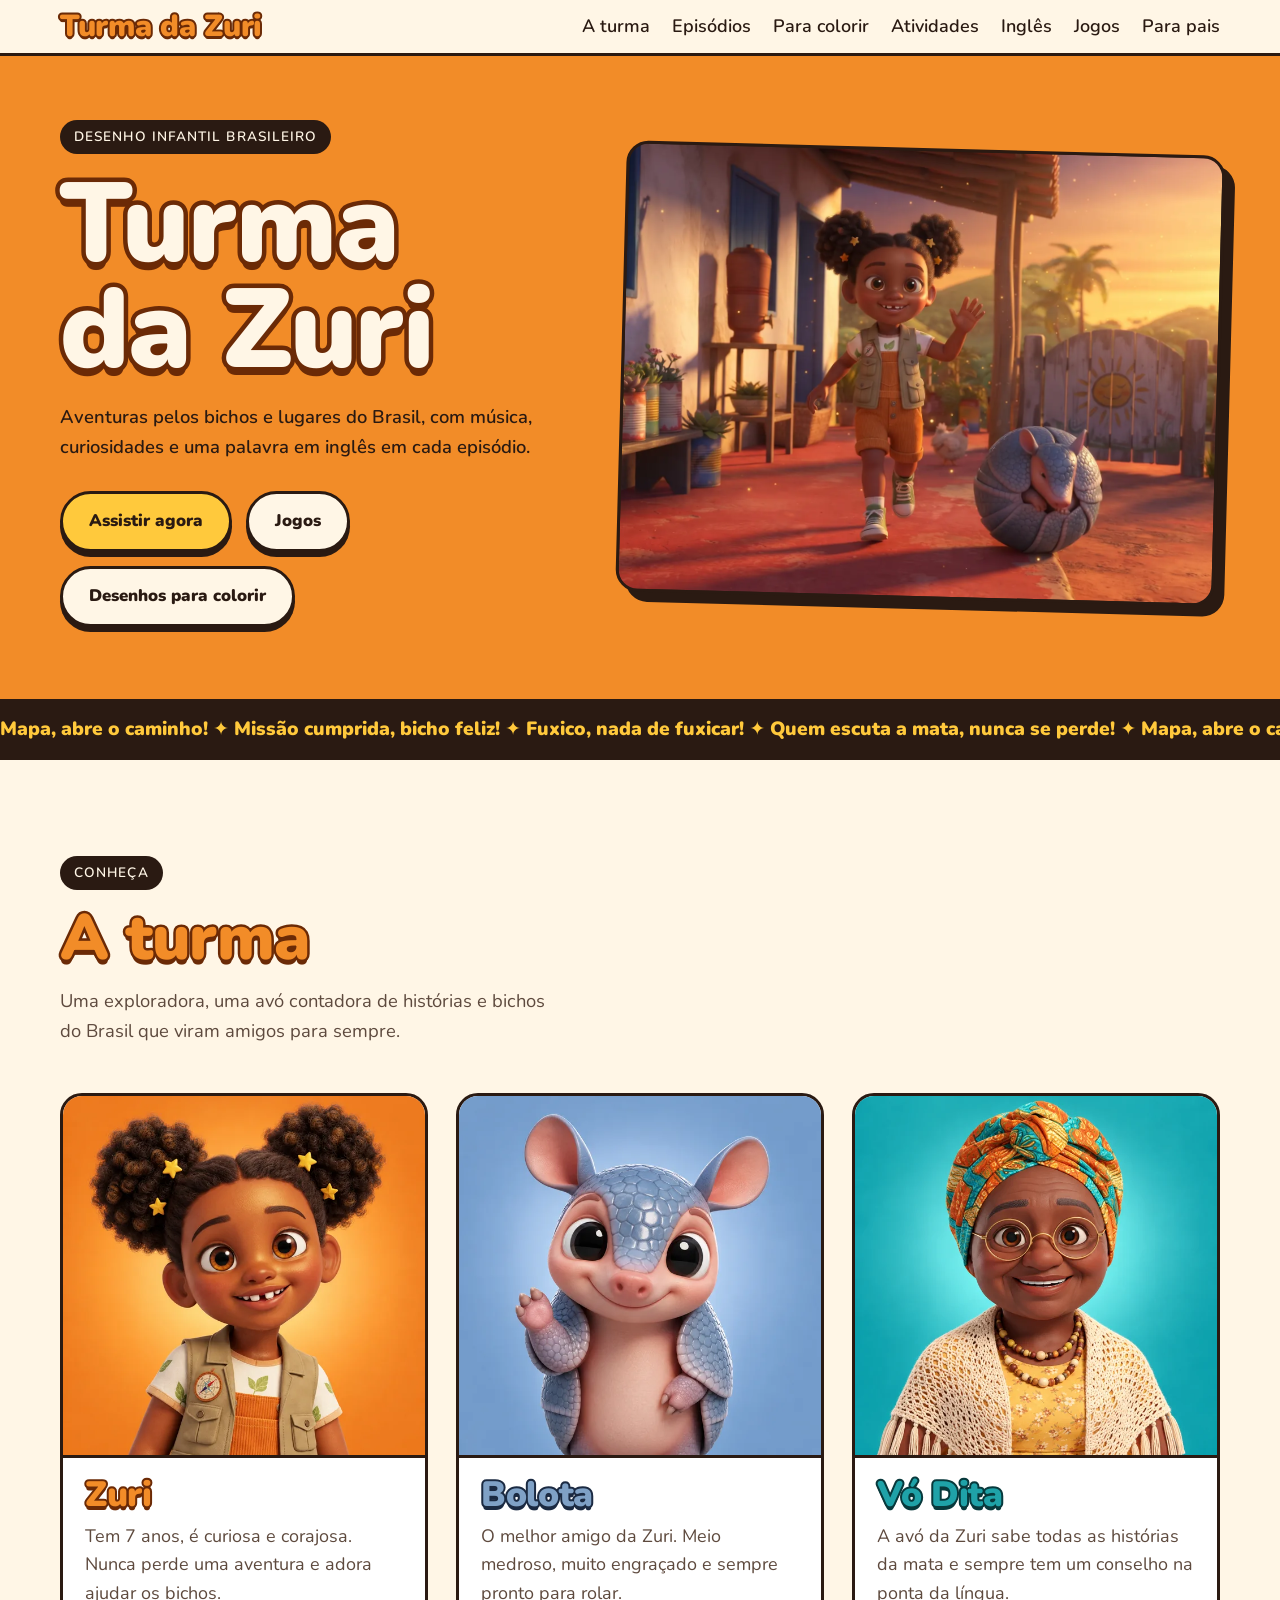
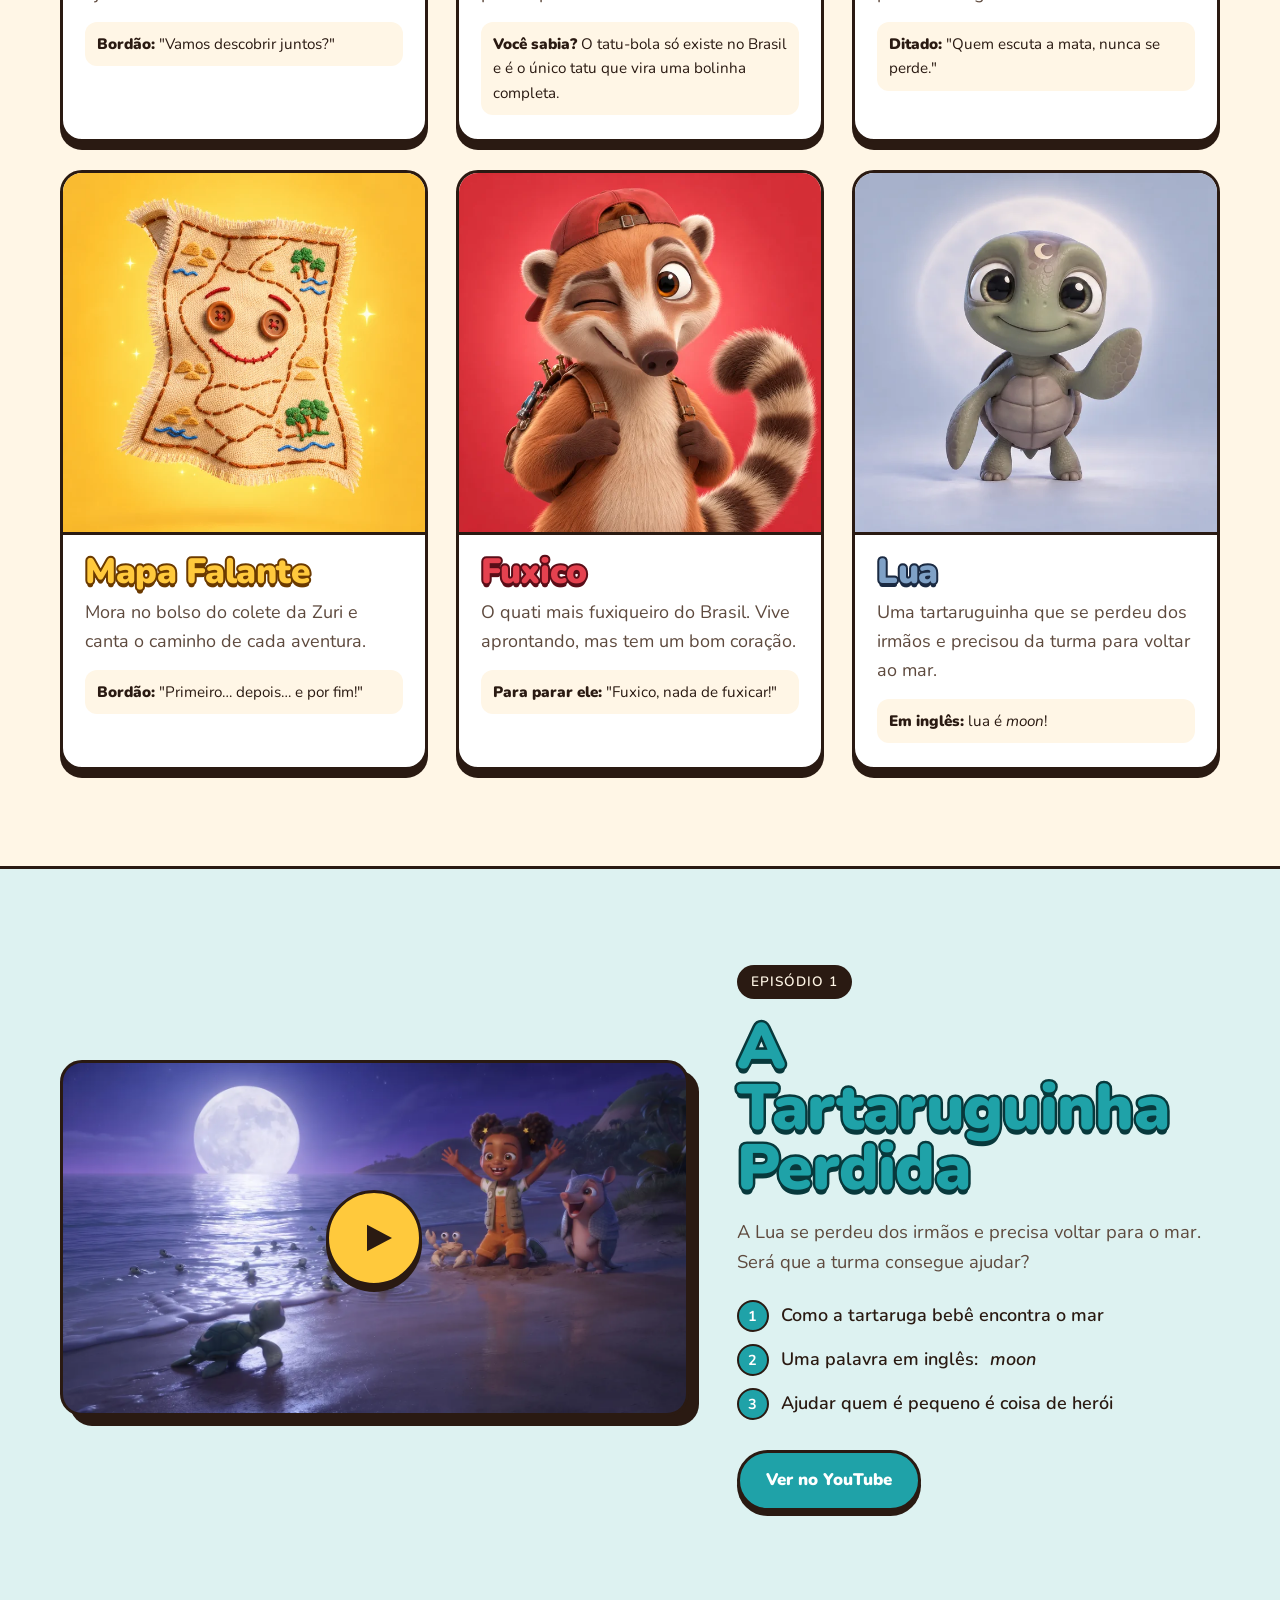
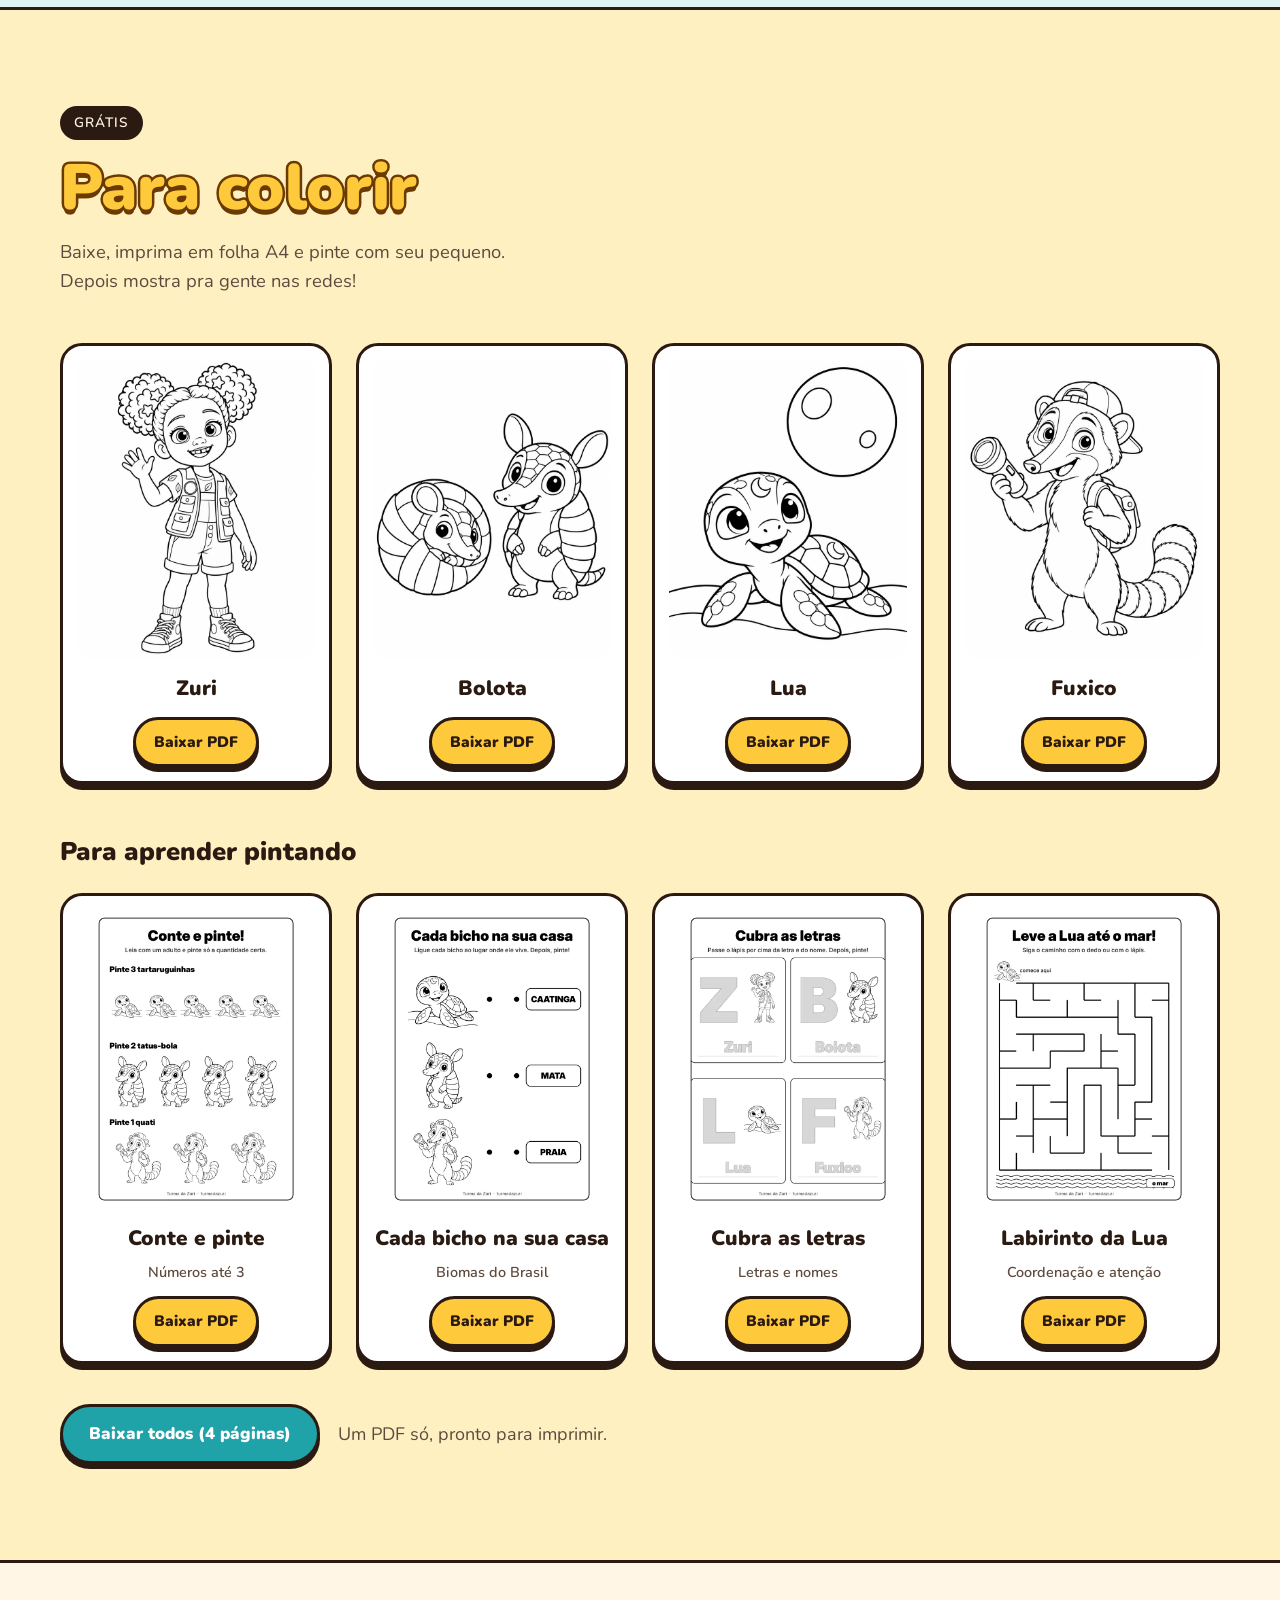
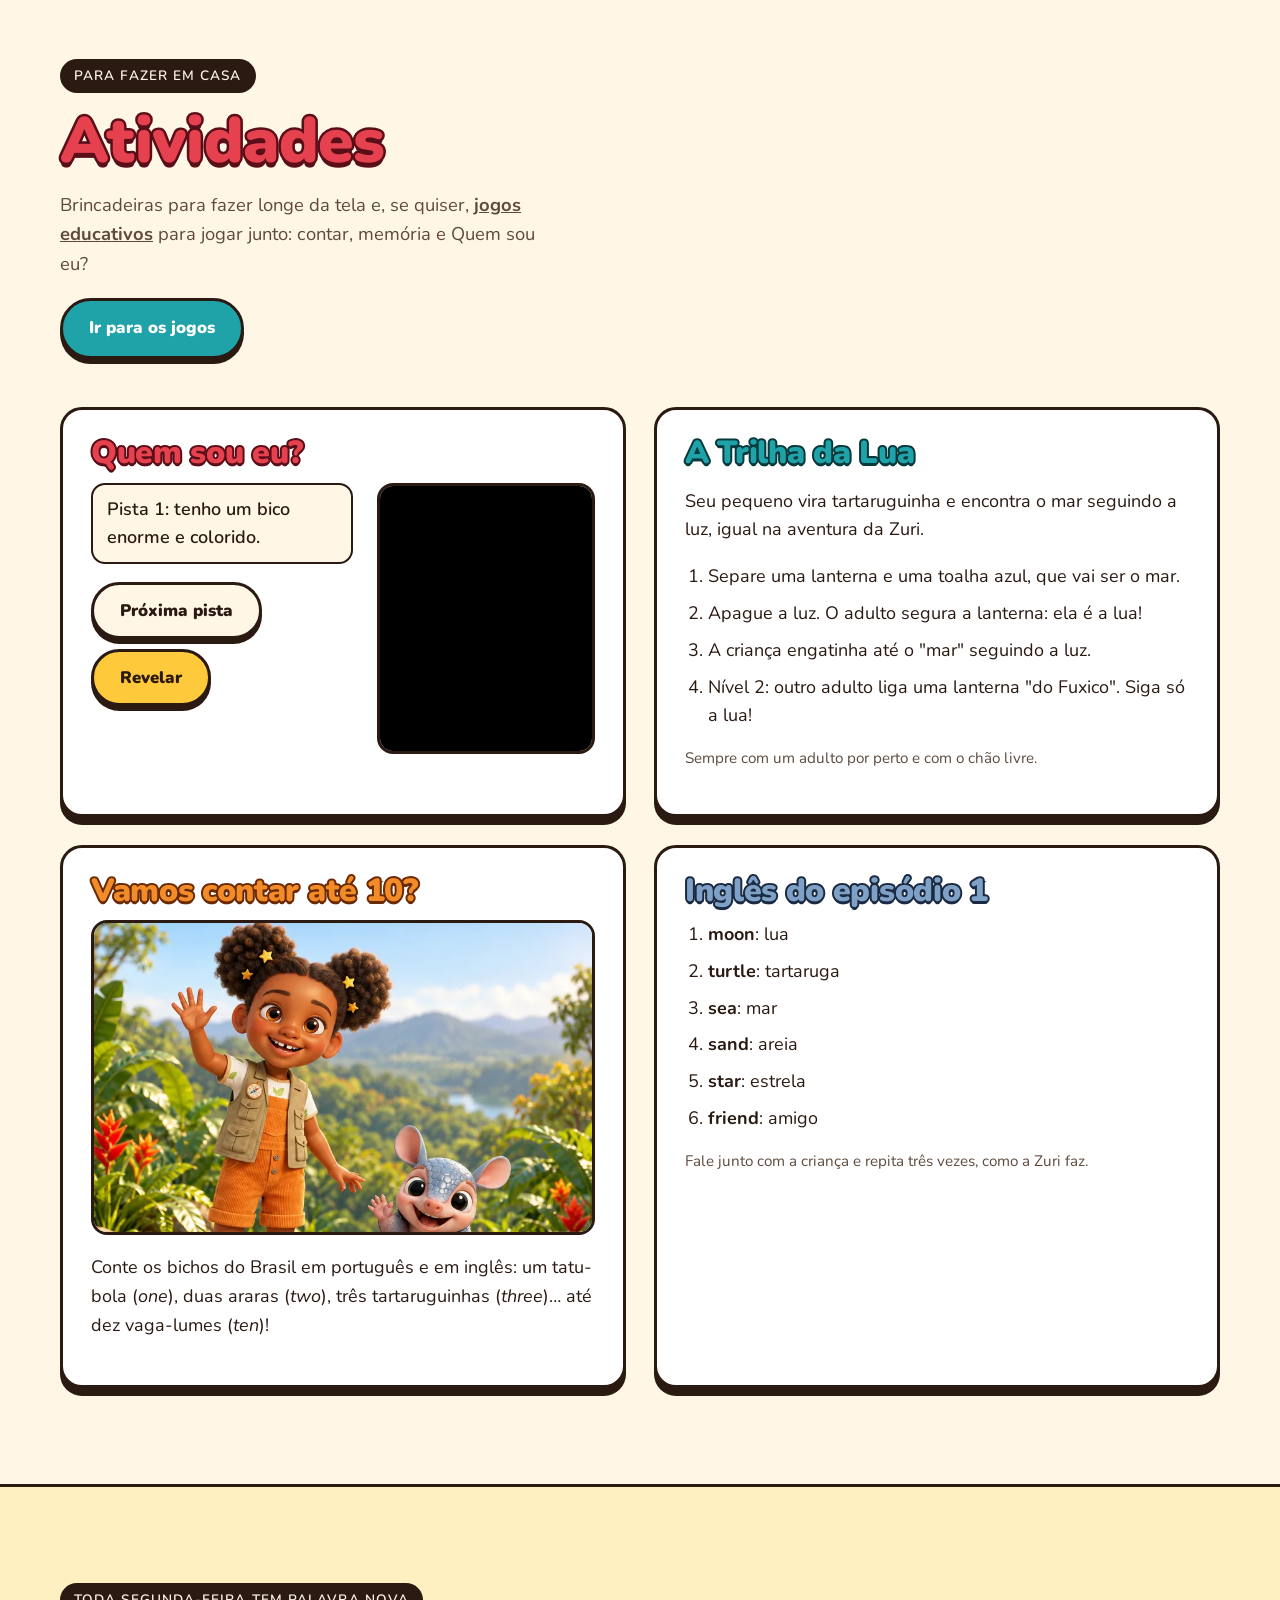
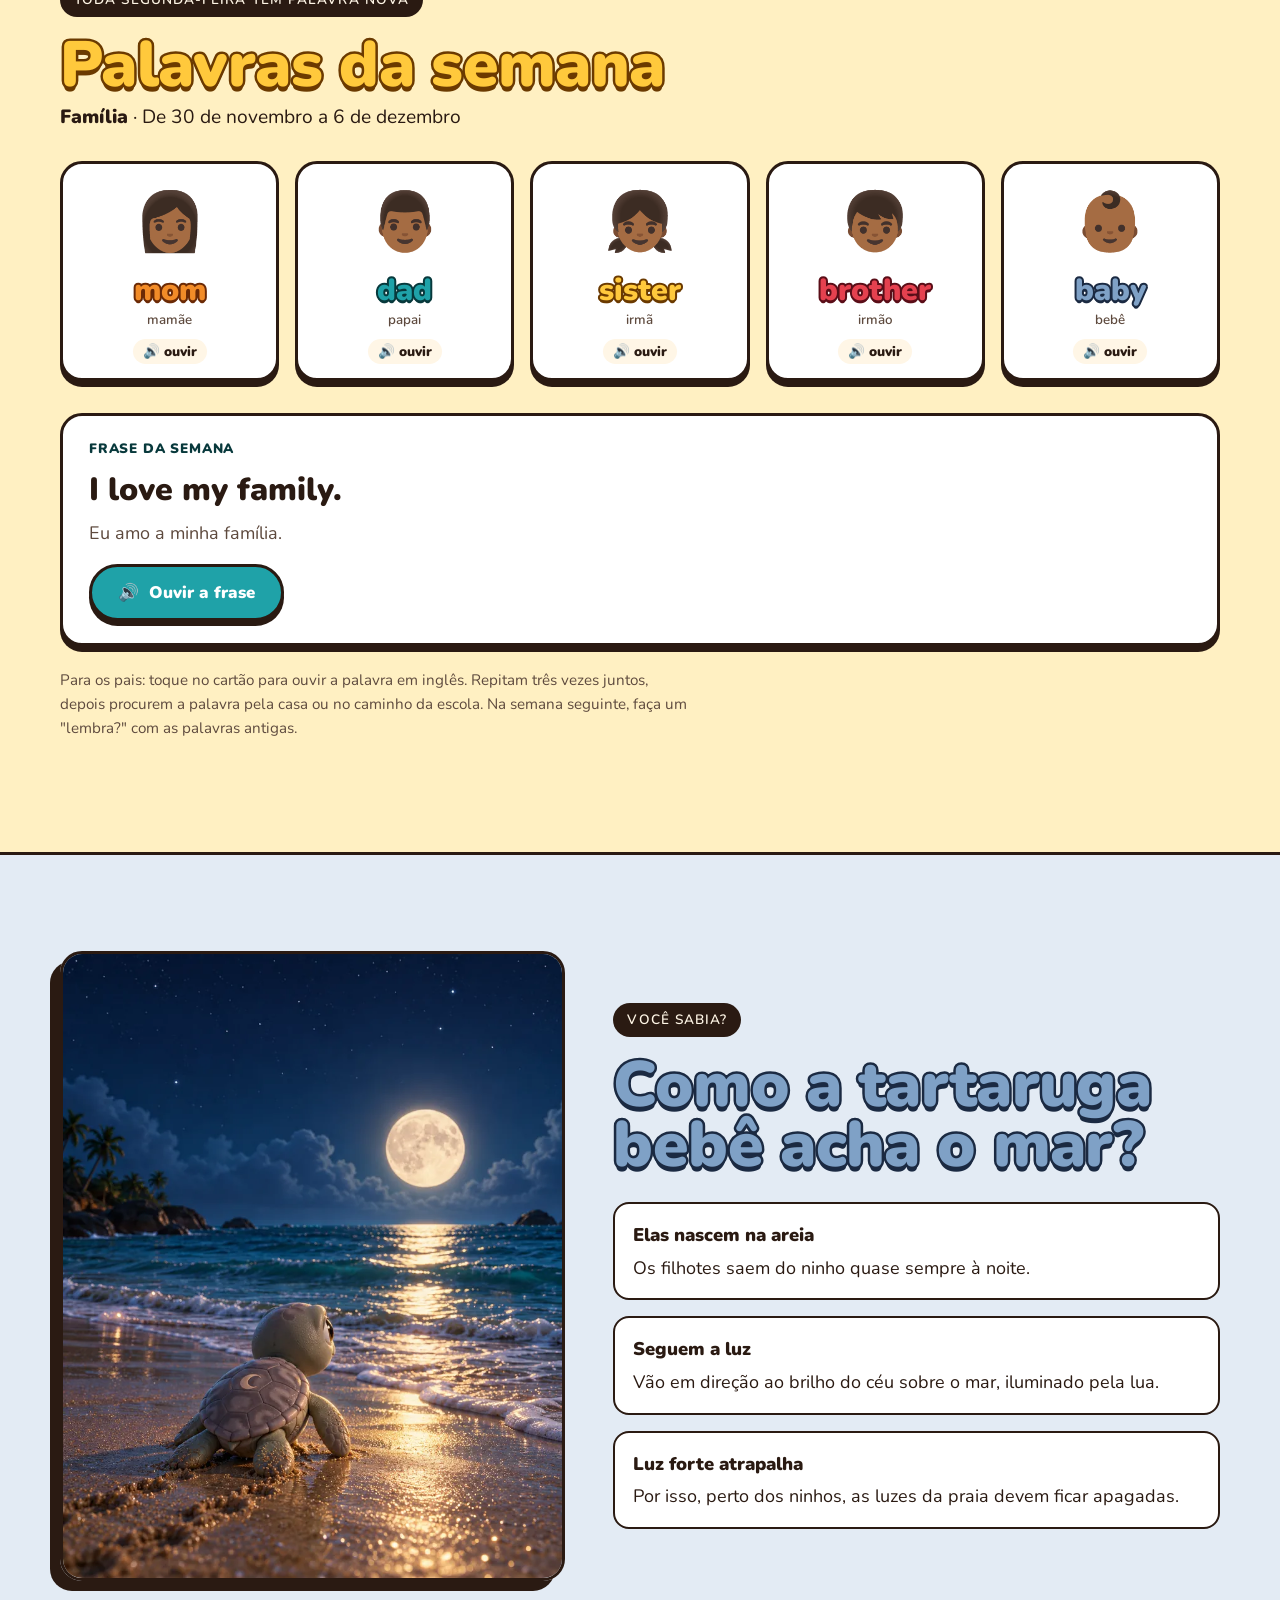
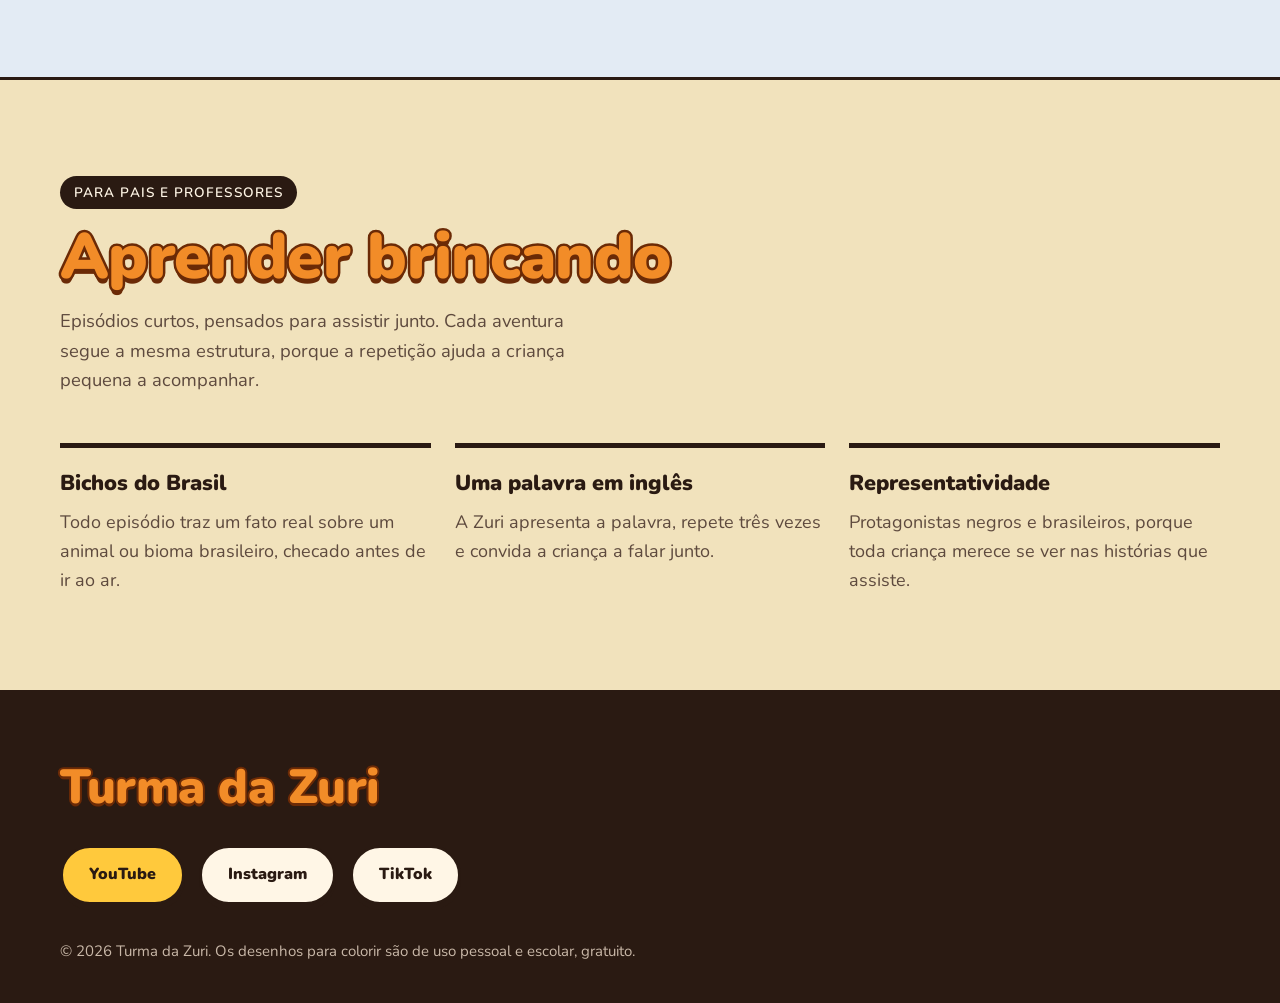
==== index.html @ 04d9d3d5 "Publica site Turma da Zuri" ====
<!doctype html>
<html lang="pt-BR">
<head>
  <meta charset="utf-8">
  <meta name="viewport" content="width=device-width, initial-scale=1">
  <title>Turma da Zuri | Desenho infantil brasileiro</title>
  <meta name="description" content="Aventuras da Zuri e da turma pelos bichos e lugares do Brasil. Episódios, desenhos para colorir e atividades para fazer com as crianças.">
  <meta property="og:title" content="Turma da Zuri">
  <meta property="og:description" content="Desenho infantil brasileiro: aventura, bichos do Brasil e inglês. Desenhos para colorir grátis.">
  <meta property="og:image" content="img/hero.webp">
  <meta property="og:type" content="website">
  <meta name="theme-color" content="#F28C28">
  <link rel="icon" href="img/personagens/zuri.webp">
  <link rel="preconnect" href="https://fonts.googleapis.com">
  <link rel="preconnect" href="https://fonts.gstatic.com" crossorigin>
  <link href="https://fonts.googleapis.com/css2?family=Nunito:wght@400;600;900&display=swap" rel="stylesheet">
  <link rel="stylesheet" href="css/style.css">
</head>
<body>

<header class="topo">
  <div class="container">
    <a href="#inicio" class="logo contorno c-laranja">Turma da Zuri</a>
    <button class="botao botao--claro menu-botao" aria-expanded="false" aria-controls="menu">Menu</button>
    <nav aria-label="Principal">
      <ul class="menu" id="menu">
        <li><a href="#turma">A turma</a></li>
        <li><a href="#episodios">Episódios</a></li>
        <li><a href="#colorir">Para colorir</a></li>
        <li><a href="#atividades">Atividades</a></li>
        <li><a href="#palavras">Inglês</a></li>
        <li><a href="jogos.html">Jogos</a></li>
        <li><a href="#pais">Para pais</a></li>
      </ul>
    </nav>
  </div>
</header>

<main id="inicio">

  <section class="hero">
    <div class="container">
      <div>
        <span class="selo">Desenho infantil brasileiro</span>
        <h1 class="contorno c-creme"><span>Turma</span><span>da Zuri</span></h1>
        <p class="intro">Aventuras pelos bichos e lugares do Brasil, com música, curiosidades e uma palavra em inglês em cada episódio.</p>
        <div class="acoes">
          <a class="botao" href="#episodios">Assistir agora</a>
          <a class="botao botao--claro" href="jogos.html">Jogos</a>
          <a class="botao botao--claro" href="#colorir">Desenhos para colorir</a>
        </div>
      </div>
      <div class="hero-imagem">
        <img src="img/hero.webp" alt="Zuri, uma menina negra de 7 anos com dois coques no cabelo, acenando na varanda da casa da avó ao pôr do sol, com o Bolota enrolado como uma bola ao lado." width="1800" height="1005">
      </div>
    </div>
  </section>

  <div class="faixa" aria-hidden="true">
    <p>Mapa, abre o caminho! ✦ Missão cumprida, bicho feliz! ✦ Fuxico, nada de fuxicar! ✦ Quem escuta a mata, nunca se perde! ✦ Mapa, abre o caminho! ✦ Missão cumprida, bicho feliz! ✦ Fuxico, nada de fuxicar! ✦ Quem escuta a mata, nunca se perde! ✦</p>
  </div>

  <section class="secao" id="turma">
    <div class="container">
      <div class="cabeca-secao">
        <span class="selo">Conheça</span>
        <h2 class="titulo-secao contorno c-laranja">A turma</h2>
        <p class="intro">Uma exploradora, uma avó contadora de histórias e bichos do Brasil que viram amigos para sempre.</p>
      </div>
      <div class="grade-turma">
        <article class="cartao">
          <img src="img/personagens/zuri.webp" alt="Zuri sorrindo, com os puffs no cabelo e o colete de exploradora" loading="lazy" width="640" height="640">
          <div class="cartao-corpo">
            <h3 class="contorno c-laranja">Zuri</h3>
            <p>Tem 7 anos, é curiosa e corajosa. Nunca perde uma aventura e adora ajudar os bichos.</p>
            <p class="curiosidade"><strong>Bordão:</strong> "Vamos descobrir juntos?"</p>
          </div>
        </article>
        <article class="cartao">
          <img src="img/personagens/bolota.webp" alt="Bolota, um tatu-bola azul-acinzentado de olhos grandes" loading="lazy" width="640" height="640">
          <div class="cartao-corpo">
            <h3 class="contorno c-azul">Bolota</h3>
            <p>O melhor amigo da Zuri. Meio medroso, muito engraçado e sempre pronto para rolar.</p>
            <p class="curiosidade"><strong>Você sabia?</strong> O tatu-bola só existe no Brasil e é o único tatu que vira uma bolinha completa.</p>
          </div>
        </article>
        <article class="cartao">
          <img src="img/personagens/vodita.webp" alt="Vó Dita sorrindo, de turbante colorido e óculos redondos" loading="lazy" width="640" height="640">
          <div class="cartao-corpo">
            <h3 class="contorno c-turquesa">Vó Dita</h3>
            <p>A avó da Zuri sabe todas as histórias da mata e sempre tem um conselho na ponta da língua.</p>
            <p class="curiosidade"><strong>Ditado:</strong> "Quem escuta a mata, nunca se perde."</p>
          </div>
        </article>
        <article class="cartao">
          <img src="img/personagens/mapa.webp" alt="O Mapa Falante, um mapa de pano com olhos de botão e sorriso costurado" loading="lazy" width="640" height="640">
          <div class="cartao-corpo">
            <h3 class="contorno c-sol">Mapa Falante</h3>
            <p>Mora no bolso do colete da Zuri e canta o caminho de cada aventura.</p>
            <p class="curiosidade"><strong>Bordão:</strong> "Primeiro… depois… e por fim!"</p>
          </div>
        </article>
        <article class="cartao">
          <img src="img/personagens/fuxico.webp" alt="Fuxico, um quati de boné vermelho piscando o olho" loading="lazy" width="640" height="640">
          <div class="cartao-corpo">
            <h3 class="contorno c-vermelho">Fuxico</h3>
            <p>O quati mais fuxiqueiro do Brasil. Vive aprontando, mas tem um bom coração.</p>
            <p class="curiosidade"><strong>Para parar ele:</strong> "Fuxico, nada de fuxicar!"</p>
          </div>
        </article>
        <article class="cartao">
          <img src="img/personagens/lua.webp" alt="Lua, uma tartaruguinha bebê acenando" loading="lazy" width="640" height="640">
          <div class="cartao-corpo">
            <h3 class="contorno c-azul">Lua</h3>
            <p>Uma tartaruguinha que se perdeu dos irmãos e precisou da turma para voltar ao mar.</p>
            <p class="curiosidade"><strong>Em inglês:</strong> lua é <em>moon</em>!</p>
          </div>
        </article>
      </div>
    </div>
  </section>

  <section class="secao secao--turquesa" id="episodios">
    <div class="container episodio">
      <a class="video js-youtube" href="https://www.youtube.com/@turmadazuri-b1l" target="_blank" rel="noopener" aria-label="Assistir ao episódio 1 no YouTube">
        <img src="img/episodio-1.webp" alt="Zuri, Bolota e as tartaruguinhas na praia de noite, com a lua cheia sobre o mar" loading="lazy" width="1400" height="781">
        <span class="play" aria-hidden="true"><svg viewBox="0 0 24 24"><path d="M6 4l15 8-15 8z" fill="#2A1A12"/></svg></span>
      </a>
      <div>
        <span class="selo">Episódio 1</span>
        <h2 class="titulo-secao contorno c-turquesa">A Tartaruguinha Perdida</h2>
        <p class="intro">A Lua se perdeu dos irmãos e precisa voltar para o mar. Será que a turma consegue ajudar?</p>
        <ul class="lista-aprende">
          <li><b>1</b> Como a tartaruga bebê encontra o mar</li>
          <li><b>2</b> Uma palavra em inglês: <em>moon</em></li>
          <li><b>3</b> Ajudar quem é pequeno é coisa de herói</li>
        </ul>
        <a class="botao botao--turquesa js-youtube" href="https://www.youtube.com/@turmadazuri-b1l" target="_blank" rel="noopener">Ver no YouTube</a>
      </div>
    </div>
  </section>

  <section class="secao secao--sol" id="colorir">
    <div class="container">
      <div class="cabeca-secao">
        <span class="selo">Grátis</span>
        <h2 class="titulo-secao contorno c-sol">Para colorir</h2>
        <p class="intro">Baixe, imprima em folha A4 e pinte com seu pequeno. Depois mostra pra gente nas redes!</p>
      </div>
      <div class="grade-colorir">
        <div class="desenho">
          <img src="img/colorir/zuri.webp" alt="Desenho para colorir da Zuri acenando" loading="lazy" width="700" height="875">
          <h3>Zuri</h3>
          <a class="botao" href="colorir/colorir-zuri.pdf" download>Baixar PDF</a>
        </div>
        <div class="desenho">
          <img src="img/colorir/bolota.webp" alt="Desenho para colorir do Bolota" loading="lazy" width="700" height="875">
          <h3>Bolota</h3>
          <a class="botao" href="colorir/colorir-bolota.pdf" download>Baixar PDF</a>
        </div>
        <div class="desenho">
          <img src="img/colorir/lua.webp" alt="Desenho para colorir da Lua na areia com a lua no céu" loading="lazy" width="700" height="875">
          <h3>Lua</h3>
          <a class="botao" href="colorir/colorir-lua.pdf" download>Baixar PDF</a>
        </div>
        <div class="desenho">
          <img src="img/colorir/fuxico.webp" alt="Desenho para colorir do Fuxico com a lanterna" loading="lazy" width="700" height="875">
          <h3>Fuxico</h3>
          <a class="botao" href="colorir/colorir-fuxico.pdf" download>Baixar PDF</a>
        </div>
      </div>
      <h3 class="subtitulo-colorir">Para aprender pintando</h3>
      <div class="grade-colorir">
        <div class="desenho">
          <img src="img/colorir/conte-e-pinte.webp" alt="Folha de atividade: pinte 3 tartaruguinhas, 2 tatus-bola e 1 quati" loading="lazy" width="700" height="990">
          <h3>Conte e pinte</h3>
          <p class="desenho-tag">Números até 3</p>
          <a class="botao" href="colorir/colorir-conte-e-pinte.pdf" download>Baixar PDF</a>
        </div>
        <div class="desenho">
          <img src="img/colorir/cada-bicho-na-sua-casa.webp" alt="Folha de atividade: ligue a tartaruga, o tatu-bola e o quati à praia, à caatinga e à mata" loading="lazy" width="700" height="990">
          <h3>Cada bicho na sua casa</h3>
          <p class="desenho-tag">Biomas do Brasil</p>
          <a class="botao" href="colorir/colorir-cada-bicho-na-sua-casa.pdf" download>Baixar PDF</a>
        </div>
        <div class="desenho">
          <img src="img/colorir/cubra-as-letras.webp" alt="Folha de atividade: cubra as letras Z, B, L e F e os nomes da turma" loading="lazy" width="700" height="990">
          <h3>Cubra as letras</h3>
          <p class="desenho-tag">Letras e nomes</p>
          <a class="botao" href="colorir/colorir-cubra-as-letras.pdf" download>Baixar PDF</a>
        </div>
        <div class="desenho">
          <img src="img/colorir/labirinto-da-lua.webp" alt="Folha de atividade: labirinto para levar a tartaruguinha Lua até o mar" loading="lazy" width="700" height="990">
          <h3>Labirinto da Lua</h3>
          <p class="desenho-tag">Coordenação e atenção</p>
          <a class="botao" href="colorir/colorir-labirinto-da-lua.pdf" download>Baixar PDF</a>
        </div>
      </div>
      <div class="pacote">
        <a class="botao botao--turquesa" href="colorir/turma-da-zuri-para-colorir.pdf" download>Baixar todos (4 páginas)</a>
        <p>Um PDF só, pronto para imprimir.</p>
      </div>
    </div>
  </section>

  <section class="secao" id="atividades">
    <div class="container">
      <div class="cabeca-secao">
        <span class="selo">Para fazer em casa</span>
        <h2 class="titulo-secao contorno c-vermelho">Atividades</h2>
        <p class="intro">Brincadeiras para fazer longe da tela e, se quiser, <a href="jogos.html"><strong>jogos educativos</strong></a> para jogar junto: contar, memória e Quem sou eu?</p>
        <div class="acoes" style="margin-top:20px"><a class="botao botao--turquesa" href="jogos.html">Ir para os jogos</a></div>
      </div>
      <div class="grade-atividades">
        <article class="atividade">
          <h3 class="contorno c-vermelho">Quem sou eu?</h3>
          <div class="enigma">
            <div>
              <ol class="pistas" id="pistas">
                <li>Pista 1: tenho um bico enorme e colorido.</li>
                <li hidden>Pista 2: moro no alto das árvores.</li>
                <li hidden>Pista 3: meu bico é grande, mas é bem levinho.</li>
              </ol>
              <div class="enigma-acoes">
                <button class="botao botao--claro" id="proxima-pista" type="button">Próxima pista</button>
                <button class="botao" id="revelar" type="button">Revelar</button>
              </div>
              <p class="resposta" id="resposta" aria-live="polite"></p>
            </div>
            <div class="enigma-img" id="enigma-img">
              <img src="img/tucano.webp" alt="Bicho escondido: a resposta do enigma" loading="lazy" width="800" height="1000" id="enigma-foto">
            </div>
          </div>
        </article>
        <article class="atividade">
          <h3 class="contorno c-turquesa">A Trilha da Lua</h3>
          <p>Seu pequeno vira tartaruguinha e encontra o mar seguindo a luz, igual na aventura da Zuri.</p>
          <ol class="passos">
            <li>Separe uma lanterna e uma toalha azul, que vai ser o mar.</li>
            <li>Apague a luz. O adulto segura a lanterna: ela é a lua!</li>
            <li>A criança engatinha até o "mar" seguindo a luz.</li>
            <li>Nível 2: outro adulto liga uma lanterna "do Fuxico". Siga só a lua!</li>
          </ol>
          <p class="aviso">Sempre com um adulto por perto e com o chão livre.</p>
        </article>
        <article class="atividade">
          <h3 class="contorno c-laranja">Vamos contar até 10?</h3>
          <img src="img/contar.webp" alt="Zuri e Bolota acenando numa clareira colorida" loading="lazy" width="800" height="1000" style="border:3px solid var(--tinta);border-radius:16px;margin:6px 0 16px;aspect-ratio:16/10;object-fit:cover">
          <p>Conte os bichos do Brasil em português e em inglês: um tatu-bola (<em>one</em>), duas araras (<em>two</em>), três tartaruguinhas (<em>three</em>)… até dez vaga-lumes (<em>ten</em>)!</p>
        </article>
        <article class="atividade">
          <h3 class="contorno c-azul">Inglês do episódio 1</h3>
          <ol class="passos">
            <li><strong>moon</strong>: lua</li>
            <li><strong>turtle</strong>: tartaruga</li>
            <li><strong>sea</strong>: mar</li>
            <li><strong>sand</strong>: areia</li>
            <li><strong>star</strong>: estrela</li>
            <li><strong>friend</strong>: amigo</li>
          </ol>
          <p class="aviso">Fale junto com a criança e repita três vezes, como a Zuri faz.</p>
        </article>
      </div>
    </div>
  </section>

  <section class="secao secao--sol" id="palavras">
    <div class="container">
      <span class="selo">Toda segunda-feira tem palavra nova</span>
      <h2 class="titulo-secao contorno c-sol">Palavras da semana</h2>
      <p class="palavras-sub"><b id="palavras-tema">Bichos da turma</b> · <span id="palavras-datas"></span></p>
      <div class="palavras-grade" id="palavras-grade" aria-live="polite"></div>
      <div class="frase-semana">
        <p class="frase-rotulo">Frase da semana</p>
        <p class="frase-en" id="palavras-frase-en"></p>
        <p class="frase-pt" id="palavras-frase-pt"></p>
        <button class="botao botao--turquesa" type="button" id="palavras-frase-ouvir"><span aria-hidden="true">🔊</span> Ouvir a frase</button>
      </div>
      <p class="dica-palavras">Para os pais: toque no cartão para ouvir a palavra em inglês. Repitam três vezes juntos, depois procurem a palavra pela casa ou no caminho da escola. Na semana seguinte, faça um "lembra?" com as palavras antigas.</p>
    </div>
  </section>

  <section class="secao secao--azul" id="voce-sabia">
    <div class="container sabia">
      <img src="img/lua-mar.webp" alt="A tartaruguinha Lua indo em direção ao mar sob a lua cheia" loading="lazy" width="800" height="1000">
      <div>
        <span class="selo">Você sabia?</span>
        <h2 class="titulo-secao contorno c-azul">Como a tartaruga bebê acha o mar?</h2>
        <div class="fatos">
          <div class="fato"><strong>Elas nascem na areia</strong>Os filhotes saem do ninho quase sempre à noite.</div>
          <div class="fato"><strong>Seguem a luz</strong>Vão em direção ao brilho do céu sobre o mar, iluminado pela lua.</div>
          <div class="fato"><strong>Luz forte atrapalha</strong>Por isso, perto dos ninhos, as luzes da praia devem ficar apagadas.</div>
        </div>
      </div>
    </div>
  </section>

  <section class="secao secao--pergaminho" id="pais">
    <div class="container">
      <div class="cabeca-secao">
        <span class="selo">Para pais e professores</span>
        <h2 class="titulo-secao contorno c-laranja">Aprender brincando</h2>
        <p class="intro">Episódios curtos, pensados para assistir junto. Cada aventura segue a mesma estrutura, porque a repetição ajuda a criança pequena a acompanhar.</p>
      </div>
      <div class="grade-pais">
        <div class="pais-item">
          <h3>Bichos do Brasil</h3>
          <p>Todo episódio traz um fato real sobre um animal ou bioma brasileiro, checado antes de ir ao ar.</p>
        </div>
        <div class="pais-item">
          <h3>Uma palavra em inglês</h3>
          <p>A Zuri apresenta a palavra, repete três vezes e convida a criança a falar junto.</p>
        </div>
        <div class="pais-item">
          <h3>Representatividade</h3>
          <p>Protagonistas negros e brasileiros, porque toda criança merece se ver nas histórias que assiste.</p>
        </div>
      </div>
    </div>
  </section>

</main>

<footer class="rodape">
  <div class="container">
    <span class="logo contorno c-laranja">Turma da Zuri</span>
    <div class="redes">
      <a class="botao" href="https://www.youtube.com/@turmadazuri-b1l" target="_blank" rel="noopener">YouTube</a>
      <a class="botao botao--claro" href="https://www.instagram.com/turmadazuri" target="_blank" rel="noopener">Instagram</a>
      <a class="botao botao--claro" href="https://www.tiktok.com/@turmadazuri" target="_blank" rel="noopener">TikTok</a>
    </div>
    <small>© 2026 Turma da Zuri. Os desenhos para colorir são de uso pessoal e escolar, gratuito.</small>
  </div>
</footer>

<script src="js/main.js" defer></script>
<script src="js/palavras.js" defer></script>
</body>
</html>
---- css/style.css ----
/* Turma da Zuri — estilos do site
   Fonte: Armin Soft (licenciada). Coloque os arquivos em /fonts com estes nomes.
   Enquanto não houver os arquivos, o site usa a Nunito como substituta. */
@font-face {
  font-family: "Armin Soft";
  src: url("../fonts/ArminSoft-Black.woff2") format("woff2"),
       url("../fonts/ArminSoft-Black.otf") format("opentype");
  font-weight: 900;
  font-display: swap;
}
@font-face {
  font-family: "Armin Soft";
  src: url("../fonts/ArminSoft-Regular.woff2") format("woff2"),
       url("../fonts/ArminSoft-Regular.otf") format("opentype");
  font-weight: 400;
  font-display: swap;
}
@font-face {
  font-family: "Armin Soft";
  src: url("../fonts/ArminSoft-SemiBold.woff2") format("woff2"),
       url("../fonts/ArminSoft-SemiBold.otf") format("opentype");
  font-weight: 600;
  font-display: swap;
}

:root {
  /* Paleta do projeto */
  --laranja: #F28C28;      /* Zuri */
  --laranja-escuro: #6B2A06;
  --turquesa: #1FA2A8;     /* Vó Dita */
  --turquesa-escuro: #08393C;
  --sol: #FFC93C;          /* ipê / porteira */
  --sol-escuro: #6B3A00;
  --vermelho: #E5414F;     /* Fuxico */
  --vermelho-escuro: #5A0E18;
  --azul: #7FA1C6;         /* Bolota */
  --azul-escuro: #1B2A42;
  --lua: #C9D3DC;
  --pergaminho: #F1E2BC;   /* Mapa */
  --creme: #FFF6E6;
  --tinta: #2A1A12;        /* texto */
  --tinta-suave: #5E4A3E;

  --fonte: "Armin Soft", "Nunito", system-ui, sans-serif;
  --raio: 22px;
  --borda: 3px solid var(--tinta);
  --sombra-dura: 0 6px 0 var(--tinta);
}

* { box-sizing: border-box; }
html { scroll-behavior: smooth; }
body {
  margin: 0;
  font-family: var(--fonte);
  font-weight: 400;
  color: var(--tinta);
  background: var(--creme);
  font-size: 18px;
  line-height: 1.6;
  -webkit-font-smoothing: antialiased;
}
img { max-width: 100%; height: auto; display: block; }
a { color: inherit; }
.container { width: min(1160px, 100% - 32px); margin-inline: auto; }

/* ---------- Títulos com contorno (sem desfoque) ---------- */
.contorno {
  font-family: var(--fonte);
  font-weight: 900;
  line-height: .95;
  letter-spacing: -.01em;
  color: var(--cor, var(--laranja));
  -webkit-text-stroke: var(--traco, 6px) var(--cor-borda, var(--laranja-escuro));
  paint-order: stroke fill;
  text-shadow: 0 var(--degrau, 6px) 0 var(--cor-borda, var(--laranja-escuro));
  margin: 0;
}
.c-laranja  { --cor: var(--laranja);  --cor-borda: var(--laranja-escuro); }
.c-turquesa { --cor: var(--turquesa); --cor-borda: var(--turquesa-escuro); }
.c-sol      { --cor: var(--sol);      --cor-borda: var(--sol-escuro); }
.c-vermelho { --cor: var(--vermelho); --cor-borda: var(--vermelho-escuro); }
.c-azul     { --cor: var(--azul);     --cor-borda: var(--azul-escuro); }
.c-creme    { --cor: var(--creme);    --cor-borda: var(--laranja-escuro); }

.titulo-secao { font-size: clamp(2.4rem, 6vw, 4rem); --traco: 5px; --degrau: 5px; }
.selo {
  display: inline-block;
  font-weight: 600;
  font-size: .85rem;
  letter-spacing: .08em;
  text-transform: uppercase;
  background: var(--tinta);
  color: var(--creme);
  padding: 6px 14px;
  border-radius: 999px;
  margin-bottom: 18px;
}
.intro { font-size: 1.15rem; color: var(--tinta-suave); max-width: 46ch; margin: 18px 0 0; }

/* ---------- Botões ---------- */
.botao {
  display: inline-flex; align-items: center; gap: 10px;
  font-family: var(--fonte); font-weight: 900; font-size: 1.05rem;
  text-decoration: none; cursor: pointer;
  background: var(--sol); color: var(--tinta);
  border: var(--borda); border-radius: 999px;
  padding: 14px 26px;
  box-shadow: 0 5px 0 var(--tinta);
  transition: transform .12s ease, box-shadow .12s ease;
}
.botao:hover { transform: translateY(-2px); box-shadow: 0 7px 0 var(--tinta); }
.botao:active { transform: translateY(4px); box-shadow: 0 1px 0 var(--tinta); }
.botao--claro { background: var(--creme); }
.botao--turquesa { background: var(--turquesa); color: #fff; }
.botao:focus-visible, a:focus-visible, button:focus-visible { outline: 4px solid var(--turquesa); outline-offset: 3px; }

/* ---------- Cabeçalho ---------- */
.topo {
  position: sticky; top: 0; z-index: 20;
  background: var(--creme);
  border-bottom: var(--borda);
}
.topo .container { display: flex; align-items: center; justify-content: space-between; gap: 16px; padding: 12px 0; }
.logo { text-decoration: none; font-size: 1.9rem; --traco: 4px; --degrau: 3px; }
.menu { display: flex; gap: 22px; list-style: none; margin: 0; padding: 0; }
.menu a { text-decoration: none; font-weight: 600; }
.menu a:hover { color: var(--laranja-escuro); text-decoration: underline; text-underline-offset: 5px; text-decoration-thickness: 3px; }
.menu-botao { display: none; }

/* ---------- Hero ---------- */
.hero { background: var(--laranja); border-bottom: var(--borda); overflow: hidden; }
.hero .container { display: grid; grid-template-columns: 1fr 1.15fr; gap: 40px; align-items: center; padding: 64px 0 72px; }
.hero h1 { font-size: clamp(3.4rem, 9vw, 7rem); --traco: 9px; --degrau: 8px; }
.hero h1 span { display: block; }
.hero .intro { color: var(--tinta); font-weight: 600; }
.hero .acoes { display: flex; flex-wrap: wrap; gap: 14px; margin-top: 30px; }
.hero-imagem {
  border: var(--borda); border-radius: var(--raio);
  box-shadow: 10px 10px 0 var(--tinta);
  overflow: hidden; transform: rotate(1.5deg);
  background: var(--tinta);
}
.hero-imagem img { aspect-ratio: 4 / 3; object-fit: cover; width: 100%; }

/* ---------- Faixa ---------- */
.faixa { background: var(--tinta); color: var(--sol); overflow: hidden; border-bottom: var(--borda); }
.faixa p { margin: 0; padding: 12px 0; font-weight: 900; font-size: 1.2rem; white-space: nowrap; animation: correr 30s linear infinite; }
@keyframes correr { from { transform: translateX(0); } to { transform: translateX(-50%); } }

/* ---------- Seções ---------- */
.secao { padding: 96px 0; border-bottom: var(--borda); }
.secao--turquesa { background: #DDF2F1; }
.secao--sol { background: #FFF0C2; }
.secao--azul { background: #E3EBF4; }
.secao--pergaminho { background: var(--pergaminho); }
.cabeca-secao { margin-bottom: 48px; }

/* Turma */
.grade-turma { display: grid; grid-template-columns: repeat(3, 1fr); gap: 28px; }
.cartao {
  background: #fff; border: var(--borda); border-radius: var(--raio);
  box-shadow: 0 8px 0 var(--tinta); overflow: hidden;
  display: flex; flex-direction: column;
  transition: transform .15s ease;
}
.cartao:hover { transform: translateY(-4px) rotate(-.6deg); }
.cartao img { aspect-ratio: 1; object-fit: cover; border-bottom: var(--borda); }
.cartao-corpo { padding: 20px 22px 24px; }
.cartao h3 { font-size: 2.2rem; --traco: 4px; --degrau: 4px; margin-bottom: 10px; }
.cartao p { margin: 0; color: var(--tinta-suave); }
.cartao .curiosidade { margin-top: 14px; font-size: .95rem; background: var(--creme); border-radius: 12px; padding: 10px 12px; color: var(--tinta); }
.cartao .curiosidade strong { font-weight: 900; }

/* Episódio */
.episodio { display: grid; grid-template-columns: 1.3fr 1fr; gap: 48px; align-items: center; }
.video {
  position: relative; display: block;
  border: var(--borda); border-radius: var(--raio); overflow: hidden;
  box-shadow: 10px 10px 0 var(--tinta); background: var(--tinta);
}
.video img { aspect-ratio: 16 / 9; object-fit: cover; width: 100%; transition: transform .3s ease; }
.video:hover img { transform: scale(1.03); }
.play {
  position: absolute; inset: 0; margin: auto; width: 96px; height: 96px;
  border-radius: 50%; background: var(--sol); border: var(--borda);
  display: grid; place-items: center; box-shadow: 0 6px 0 var(--tinta);
}
.play svg { width: 40px; margin-left: 6px; }
.lista-aprende { list-style: none; padding: 0; margin: 24px 0 30px; display: grid; gap: 12px; }
.lista-aprende li { display: flex; gap: 12px; align-items: baseline; font-weight: 600; }
.lista-aprende b { flex: none; width: 32px; height: 32px; border-radius: 50%; display: grid; place-items: center; background: var(--turquesa); color: #fff; border: 2px solid var(--tinta); font-size: .9rem; }

/* Colorir */
.grade-colorir { display: grid; grid-template-columns: repeat(4, 1fr); gap: 24px; }
.desenho {
  background: #fff; border: var(--borda); border-radius: var(--raio);
  padding: 14px; box-shadow: 0 6px 0 var(--tinta); text-align: center;
}
.desenho img { aspect-ratio: 4 / 5; object-fit: contain; border-radius: 12px; background: #fff; margin-bottom: 14px; }
.desenho h3 { margin: 0 0 12px; font-weight: 900; font-size: 1.3rem; }
.desenho .botao { padding: 10px 18px; font-size: .95rem; }
.pacote { margin-top: 40px; display: flex; flex-wrap: wrap; align-items: center; gap: 18px; }
.pacote p { margin: 0; color: var(--tinta-suave); }

/* Atividades */
.grade-atividades { display: grid; grid-template-columns: 1fr 1fr; gap: 28px; }
.atividade {
  background: #fff; border: var(--borda); border-radius: var(--raio);
  box-shadow: 0 8px 0 var(--tinta); padding: 28px;
}
.atividade h3 { font-size: 2rem; --traco: 4px; --degrau: 3px; margin-bottom: 14px; }
.passos { margin: 0; padding-left: 1.3em; display: grid; gap: 8px; }
.aviso { margin-top: 16px; font-size: .95rem; color: var(--tinta-suave); }

/* Quem sou eu */
.enigma { display: grid; grid-template-columns: 1.2fr 1fr; gap: 24px; align-items: start; }
.pistas { list-style: none; margin: 0 0 18px; padding: 0; display: grid; gap: 10px; }
.pistas li {
  border: 2px solid var(--tinta); border-radius: 14px; padding: 10px 14px;
  background: var(--creme); font-weight: 600;
}
.pistas li[hidden] { display: none; }
.enigma-img { border: var(--borda); border-radius: 16px; overflow: hidden; position: relative; }
.enigma-img img { aspect-ratio: 4 / 5; object-fit: cover; filter: brightness(0); transition: filter .5s ease; }
.enigma-img.revelado img { filter: none; }
.enigma-acoes { display: flex; flex-wrap: wrap; gap: 10px; }
.resposta { margin: 16px 0 0; font-weight: 900; font-size: 1.4rem; }

/* Você sabia */
.sabia { display: grid; grid-template-columns: 1fr 1.2fr; gap: 48px; align-items: center; }
.sabia img { border: var(--borda); border-radius: var(--raio); box-shadow: -10px 10px 0 var(--tinta); }
.fatos { display: grid; gap: 16px; margin-top: 26px; }
.fato { background: #fff; border: 2px solid var(--tinta); border-radius: 16px; padding: 16px 18px; }
.fato strong { display: block; font-weight: 900; font-size: 1.15rem; margin-bottom: 4px; }

/* Pais */
.grade-pais { display: grid; grid-template-columns: repeat(3, 1fr); gap: 24px; }
.pais-item { border-top: 5px solid var(--tinta); padding-top: 18px; }
.pais-item h3 { margin: 0 0 8px; font-weight: 900; font-size: 1.35rem; }
.pais-item p { margin: 0; color: var(--tinta-suave); }

/* Rodapé */
.rodape { background: var(--tinta); color: var(--creme); padding: 72px 0 40px; }
.rodape .container { display: grid; gap: 34px; }
.rodape .logo { font-size: 3rem; }
.redes { display: flex; flex-wrap: wrap; gap: 14px; }
.redes .botao { font-size: 1rem; }
.rodape small { color: #C9B8A8; }

/* ---------- Responsivo ---------- */
@media (max-width: 960px) {
  .hero .container, .episodio, .sabia, .enigma { grid-template-columns: 1fr; }
  .hero-imagem { transform: none; }
  .grade-turma { grid-template-columns: repeat(2, 1fr); }
  .grade-colorir { grid-template-columns: repeat(2, 1fr); }
  .grade-atividades, .grade-pais { grid-template-columns: 1fr; }
}
@media (max-width: 760px) {
  body { font-size: 17px; }
  .menu-botao { display: inline-flex; padding: 8px 16px; font-size: .95rem; }
  .menu {
    display: none; position: absolute; left: 0; right: 0; top: 100%;
    flex-direction: column; gap: 0; background: var(--creme); border-bottom: var(--borda);
  }
  .menu.aberto { display: flex; }
  .menu a { display: block; padding: 14px 16px; border-top: 1px solid #E6D7C3; }
  .topo .container { position: relative; }
  .secao { padding: 64px 0; }
  .hero .container { padding: 40px 0 56px; }
  .hero h1 { --traco: 7px; --degrau: 6px; }
  .hero-imagem { box-shadow: 6px 6px 0 var(--tinta); }
  .grade-turma { grid-template-columns: 1fr; }
  .cartao img { aspect-ratio: 4 / 3; }
  .atividade { padding: 22px; }
}
@media (max-width: 420px) {
  .grade-colorir { grid-template-columns: 1fr; }
}
@media (prefers-reduced-motion: reduce) {
  * { animation: none !important; transition: none !important; }
}
@media (max-width: 960px) { .enigma-img { max-width: 280px; } }

.subtitulo-colorir { font-weight: 900; font-size: 1.6rem; margin: 48px 0 20px; }
.desenho-tag { margin: -6px 0 12px; font-size: .9rem; color: var(--tinta-suave); font-weight: 600; }

/* ---------- Palavras da semana ---------- */
.palavras-sub { font-size: 1.2rem; margin: 6px 0 28px; }
.palavras-sub b { font-weight: 900; }
.palavras-grade { display: grid; grid-template-columns: repeat(5, 1fr); gap: 16px; }
.palavra {
  font-family: var(--fonte); cursor: pointer; display: flex; flex-direction: column; align-items: center; gap: 4px;
  padding: 16px 10px 14px; background: #fff; border: var(--borda); border-radius: var(--raio);
  box-shadow: 0 6px 0 var(--tinta); transition: transform .15s ease; color: var(--tinta);
}
.palavra:hover { transform: translateY(-4px) rotate(-1deg); }
.palavra img { width: 84px; height: 84px; object-fit: cover; border-radius: 50%; border: 3px solid var(--tinta); }
.palavra-emoji { font-size: 3.6rem; line-height: 84px; height: 84px; }
.palavra-en {
  font-weight: 900; font-size: clamp(1.4rem, 2.6vw, 1.9rem); line-height: 1.1; margin-top: 6px; text-align: center;
  color: var(--cor, var(--laranja)); -webkit-text-stroke: 4px var(--cor-borda, var(--laranja-escuro)); paint-order: stroke fill;
  text-shadow: 0 3px 0 var(--cor-borda, var(--laranja-escuro));
}
.palavra-pt { font-weight: 600; color: var(--tinta-suave); }
.palavra-ouvir { margin-top: 6px; font-size: .85rem; font-weight: 900; background: var(--creme); border-radius: 999px; padding: 3px 10px; }
.palavra--laranja { --cor: var(--laranja); --cor-borda: var(--laranja-escuro); }
.palavra--turquesa { --cor: var(--turquesa); --cor-borda: var(--turquesa-escuro); }
.palavra--sol { --cor: var(--sol); --cor-borda: var(--sol-escuro); }
.palavra--vermelho { --cor: var(--vermelho); --cor-borda: var(--vermelho-escuro); }
.palavra--azul { --cor: var(--azul); --cor-borda: var(--azul-escuro); }
.palavra.falando { animation: falando .5s ease; }
@keyframes falando { 30% { transform: scale(1.08) rotate(-2deg); } 65% { transform: scale(.97) rotate(1deg); } }
.frase-semana {
  margin-top: 32px; background: #fff; border: var(--borda); border-radius: var(--raio); box-shadow: 0 6px 0 var(--tinta);
  padding: 22px 26px; display: grid; gap: 4px; justify-items: start;
}
.frase-rotulo { margin: 0; font-weight: 900; text-transform: uppercase; letter-spacing: .06em; font-size: .85rem; color: var(--turquesa-escuro); }
.frase-en { margin: 0; font-weight: 900; font-size: clamp(1.4rem, 3vw, 2rem); }
.frase-pt { margin: 0 0 12px; color: var(--tinta-suave); }
.dica-palavras { margin-top: 22px; color: var(--tinta-suave); font-size: .95rem; max-width: 70ch; }
@media (max-width: 900px) { .palavras-grade { grid-template-columns: repeat(3, 1fr); } }
@media (max-width: 560px) { .palavras-grade { grid-template-columns: repeat(2, 1fr); gap: 12px; } .palavra-emoji { font-size: 3rem; } }
@media (max-width: 560px) { .palavra:last-child:nth-child(odd) { grid-column: 1 / -1; } }
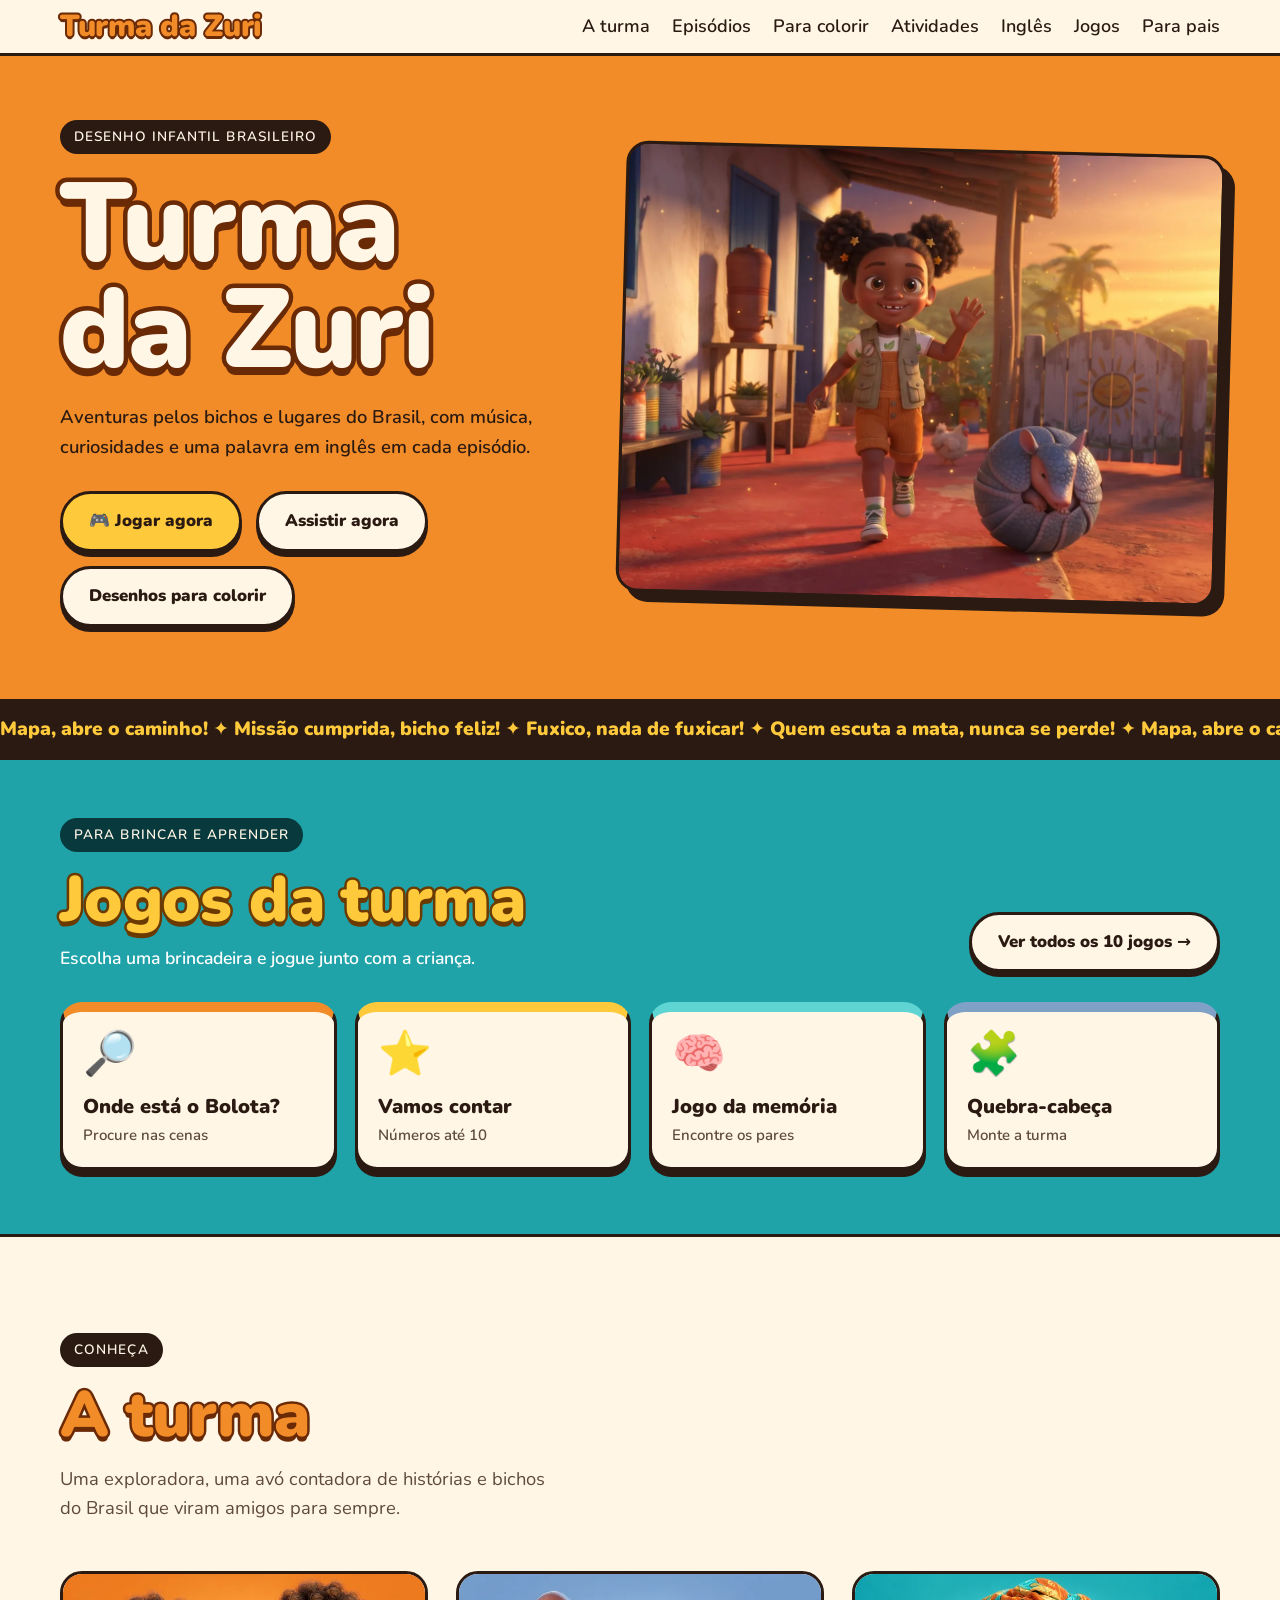
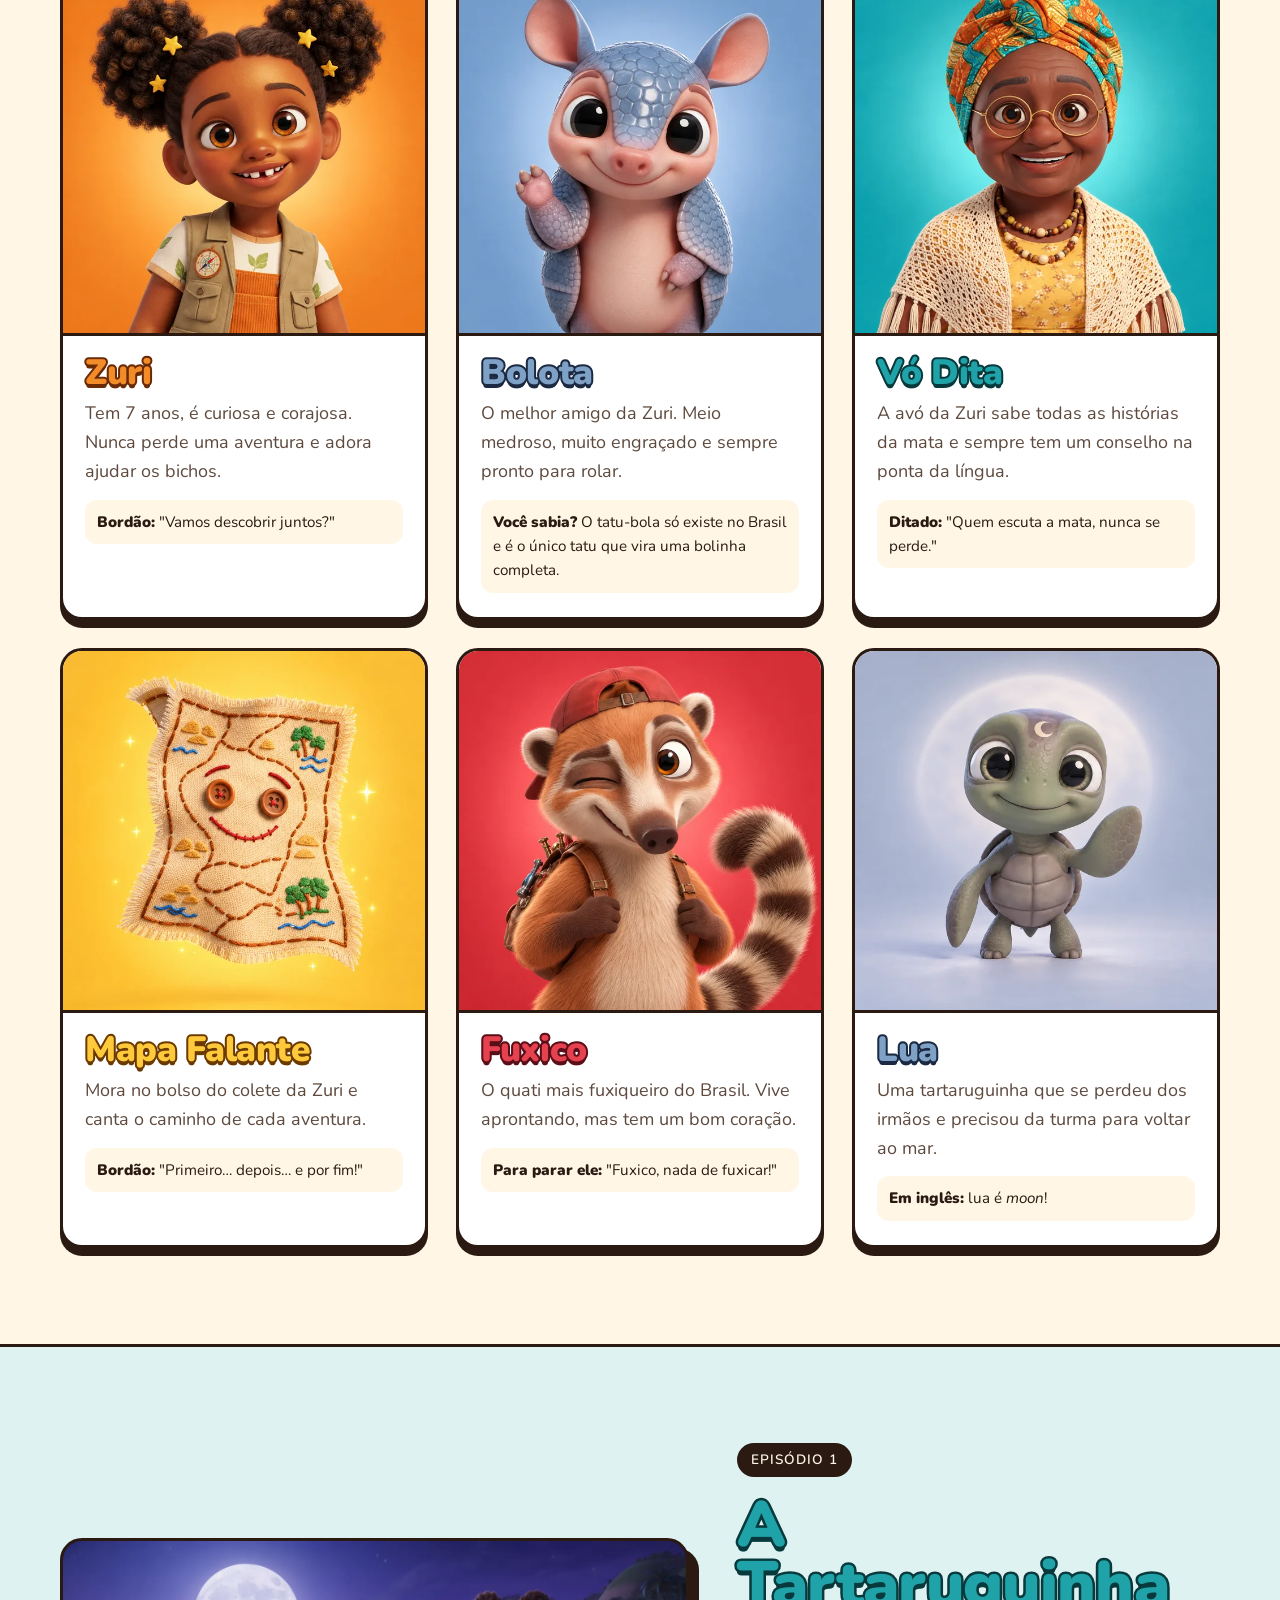
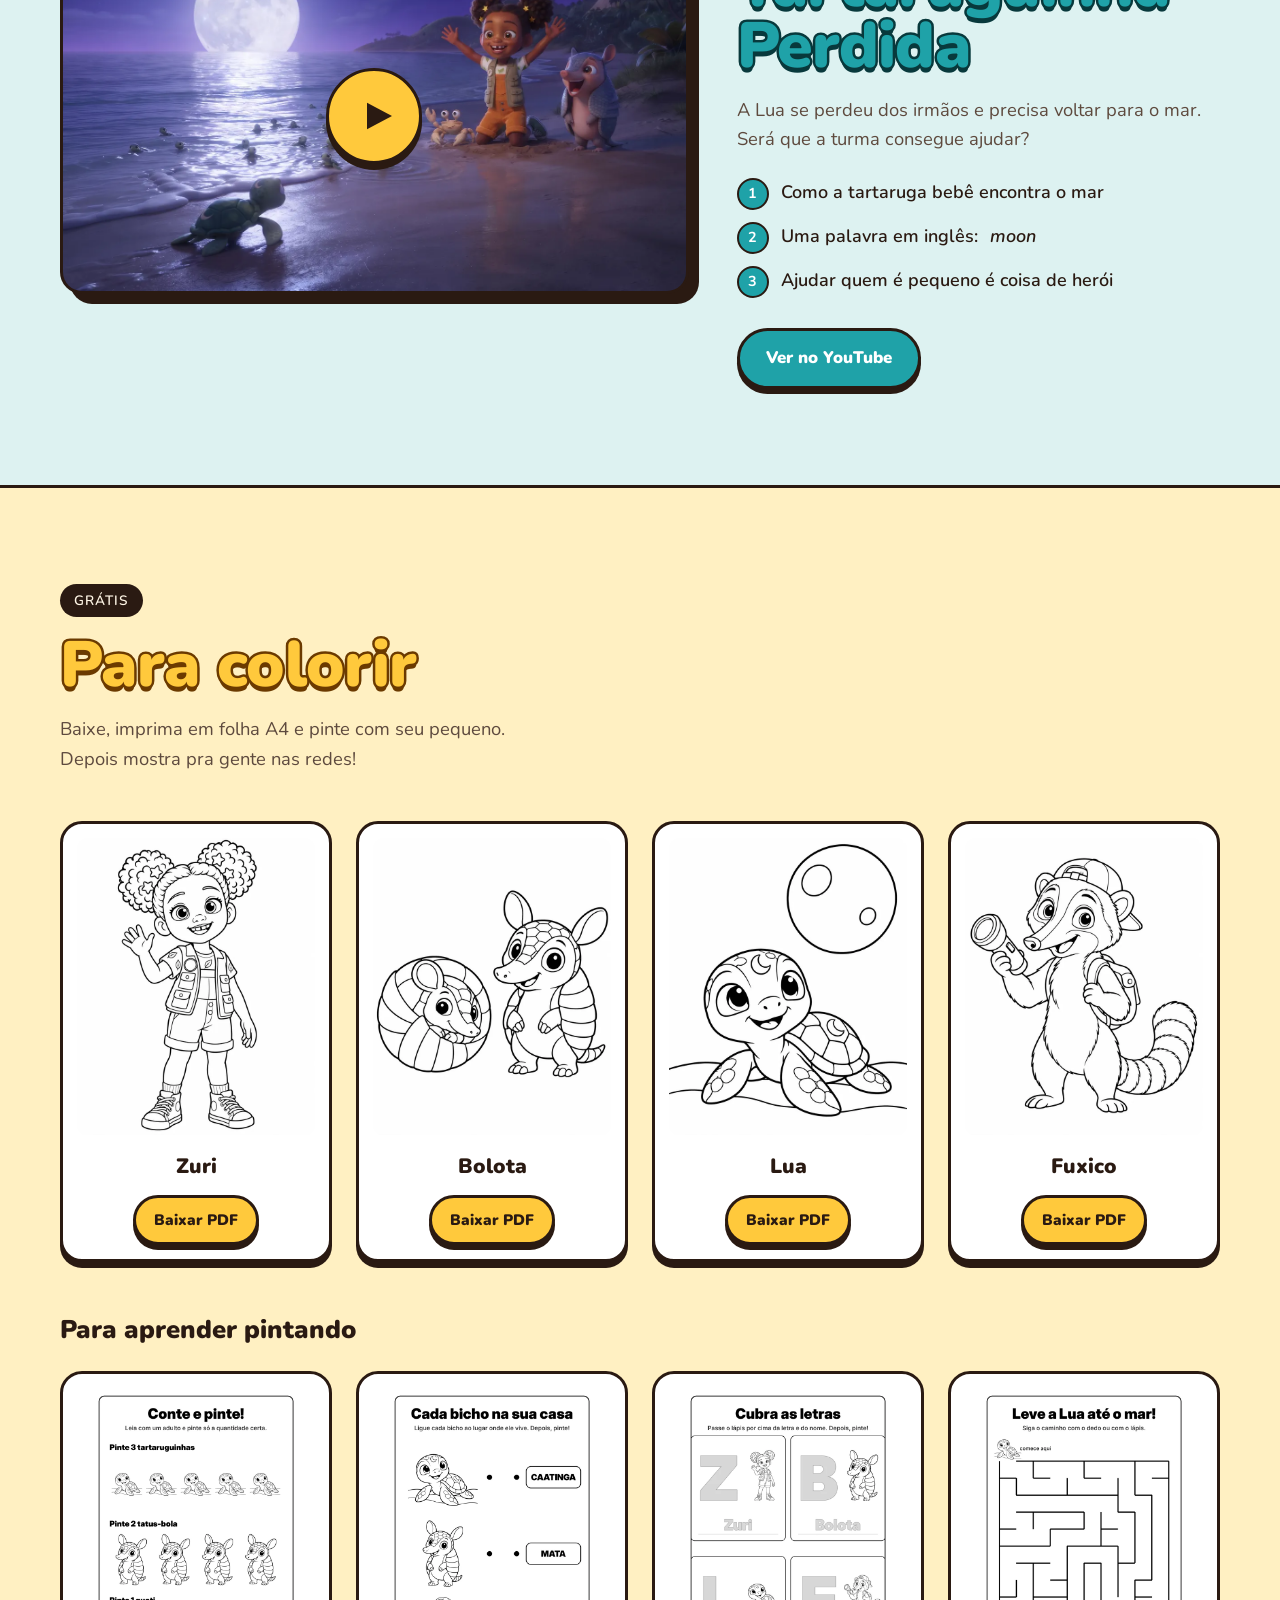
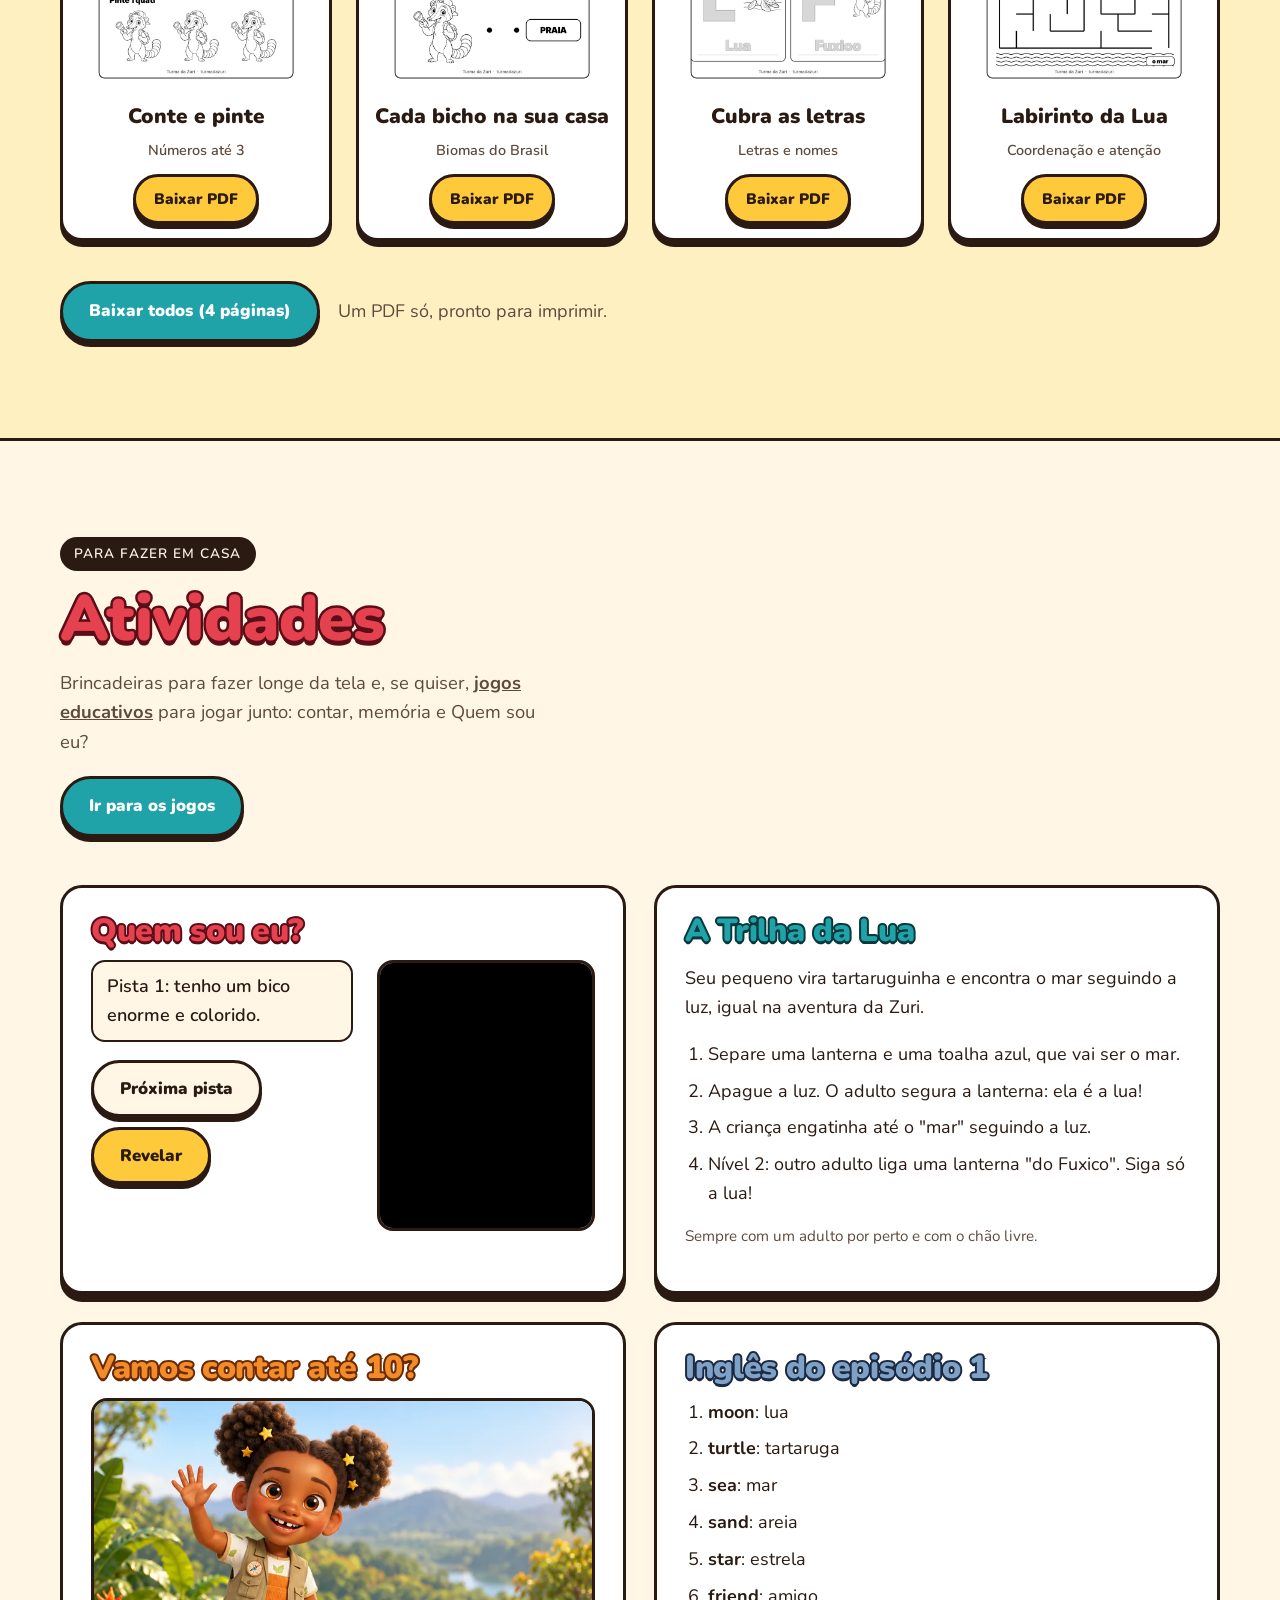
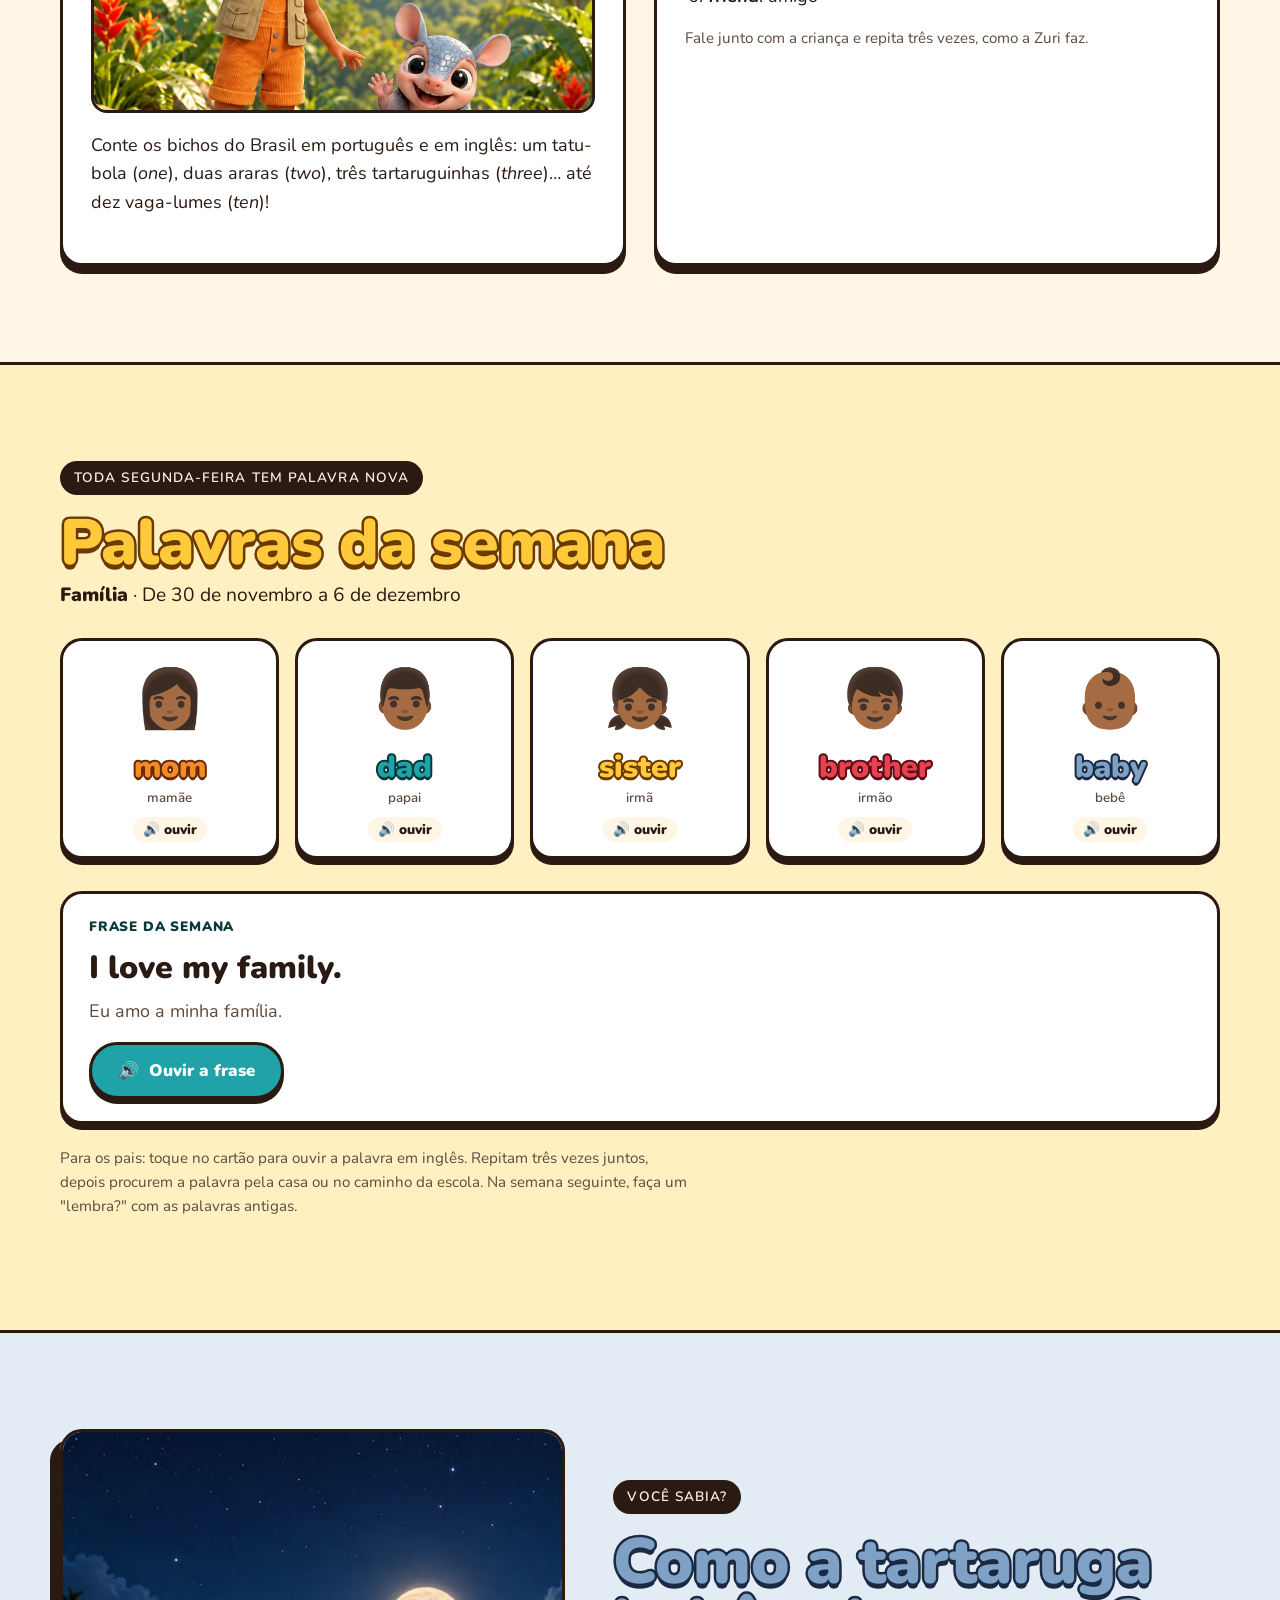
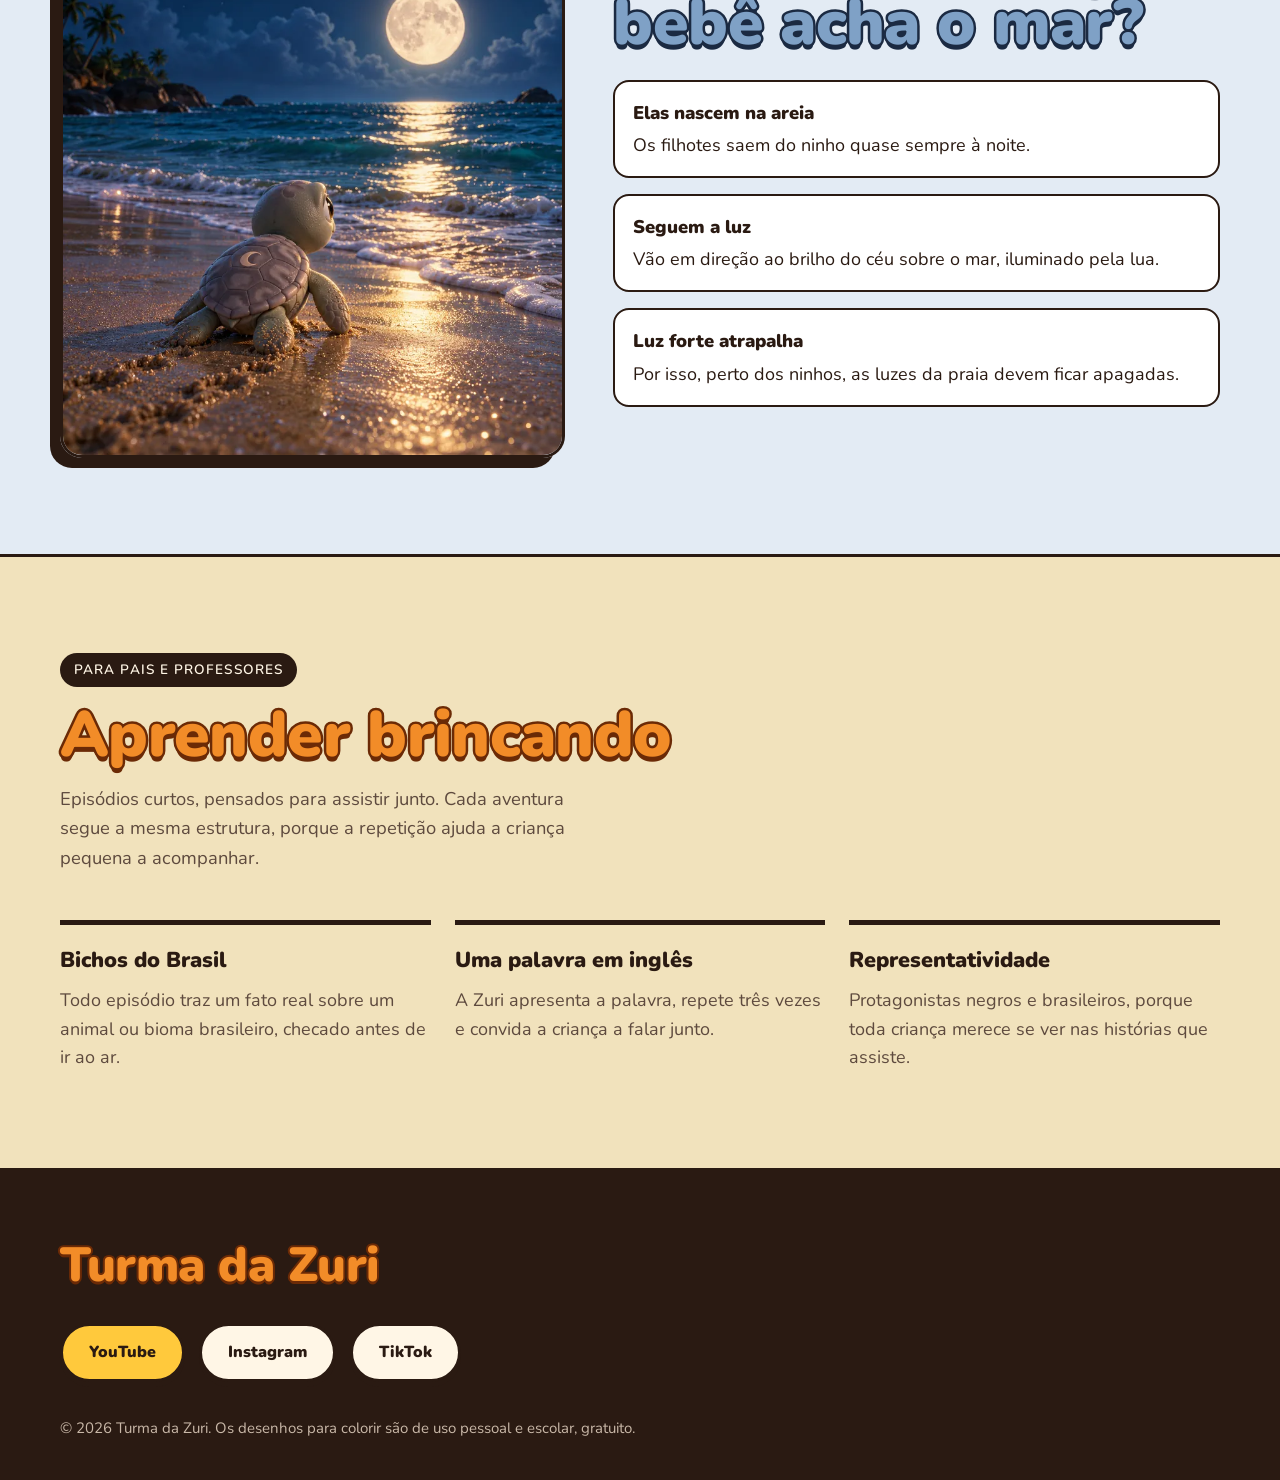
==== commit fd129aa5: "Destaca jogos na home e melhora menu mobile" ====
--- a/index.html
+++ b/index.html
@@ -45,8 +45,8 @@
         <h1 class="contorno c-creme"><span>Turma</span><span>da Zuri</span></h1>
         <p class="intro">Aventuras pelos bichos e lugares do Brasil, com música, curiosidades e uma palavra em inglês em cada episódio.</p>
         <div class="acoes">
-          <a class="botao" href="#episodios">Assistir agora</a>
-          <a class="botao botao--claro" href="jogos.html">Jogos</a>
+          <a class="botao botao--jogos-destaque" href="jogos.html">🎮 Jogar agora</a>
+          <a class="botao botao--claro" href="#episodios">Assistir agora</a>
           <a class="botao botao--claro" href="#colorir">Desenhos para colorir</a>
         </div>
       </div>
@@ -59,6 +59,26 @@
   <div class="faixa" aria-hidden="true">
     <p>Mapa, abre o caminho! ✦ Missão cumprida, bicho feliz! ✦ Fuxico, nada de fuxicar! ✦ Quem escuta a mata, nunca se perde! ✦ Mapa, abre o caminho! ✦ Missão cumprida, bicho feliz! ✦ Fuxico, nada de fuxicar! ✦ Quem escuta a mata, nunca se perde! ✦</p>
   </div>
+
+  <section class="chamada-jogos" aria-labelledby="chamada-jogos-titulo">
+    <div class="container">
+      <div class="chamada-jogos-cabeca">
+        <div>
+          <span class="selo">Para brincar e aprender</span>
+          <h2 class="titulo-secao contorno c-sol" id="chamada-jogos-titulo">Jogos da turma</h2>
+          <p>Escolha uma brincadeira e jogue junto com a criança.</p>
+        </div>
+        <a class="botao botao--claro chamada-jogos-todos" href="jogos.html">Ver todos os 10 jogos →</a>
+      </div>
+      <div class="chamada-jogos-grade">
+        <a class="mini-jogo mini-jogo--laranja" href="jogos.html#onde-bolota"><span aria-hidden="true">🔎</span><strong>Onde está o Bolota?</strong><small>Procure nas cenas</small></a>
+        <a class="mini-jogo mini-jogo--sol" href="jogos.html#contar"><span aria-hidden="true">⭐</span><strong>Vamos contar</strong><small>Números até 10</small></a>
+        <a class="mini-jogo mini-jogo--turquesa" href="jogos.html#memoria"><span aria-hidden="true">🧠</span><strong>Jogo da memória</strong><small>Encontre os pares</small></a>
+        <a class="mini-jogo mini-jogo--azul" href="jogos.html#quebra"><span aria-hidden="true">🧩</span><strong>Quebra-cabeça</strong><small>Monte a turma</small></a>
+      </div>
+      <a class="botao chamada-jogos-mobile" href="jogos.html">Ver todos os 10 jogos →</a>
+    </div>
+  </section>
 
   <section class="secao" id="turma">
     <div class="container">
--- a/css/style.css
+++ b/css/style.css
@@ -112,7 +112,9 @@
 .botao:active { transform: translateY(4px); box-shadow: 0 1px 0 var(--tinta); }
 .botao--claro { background: var(--creme); }
 .botao--turquesa { background: var(--turquesa); color: #fff; }
+.botao--jogos-destaque { background: var(--sol); animation: chamar-jogo 2.4s ease-in-out infinite; }
 .botao:focus-visible, a:focus-visible, button:focus-visible { outline: 4px solid var(--turquesa); outline-offset: 3px; }
+@keyframes chamar-jogo { 0%, 100% { transform: rotate(-1deg); } 50% { transform: translateY(-3px) rotate(1deg); } }
 
 /* ---------- Cabeçalho ---------- */
 .topo {
@@ -147,6 +149,28 @@
 .faixa p { margin: 0; padding: 12px 0; font-weight: 900; font-size: 1.2rem; white-space: nowrap; animation: correr 30s linear infinite; }
 @keyframes correr { from { transform: translateX(0); } to { transform: translateX(-50%); } }
 
+/* ---------- Jogos em destaque na home ---------- */
+.chamada-jogos { background: var(--turquesa); color: #fff; padding: 58px 0 64px; border-bottom: var(--borda); }
+.chamada-jogos-cabeca { display: flex; align-items: end; justify-content: space-between; gap: 28px; margin-bottom: 30px; }
+.chamada-jogos-cabeca .selo { background: var(--turquesa-escuro); }
+.chamada-jogos-cabeca p { margin: 14px 0 0; font-weight: 600; font-size: 1.1rem; }
+.chamada-jogos-grade { display: grid; grid-template-columns: repeat(4, 1fr); gap: 18px; }
+.mini-jogo {
+  min-height: 168px; display: flex; flex-direction: column; align-items: flex-start; justify-content: flex-end;
+  padding: 20px; color: var(--tinta); text-decoration: none; background: var(--creme);
+  border: var(--borda); border-radius: var(--raio); box-shadow: 0 7px 0 var(--tinta);
+  transition: transform .15s ease, box-shadow .15s ease;
+}
+.mini-jogo:hover { transform: translateY(-4px) rotate(-.5deg); box-shadow: 0 11px 0 var(--tinta); }
+.mini-jogo > span { font-size: 2.7rem; line-height: 1; margin-bottom: auto; }
+.mini-jogo strong { font-size: 1.25rem; font-weight: 900; line-height: 1.15; }
+.mini-jogo small { margin-top: 5px; color: var(--tinta-suave); font-weight: 600; }
+.mini-jogo--laranja { border-top: 10px solid var(--laranja); }
+.mini-jogo--sol { border-top: 10px solid var(--sol); }
+.mini-jogo--turquesa { border-top: 10px solid #5ED5D2; }
+.mini-jogo--azul { border-top: 10px solid var(--azul); }
+.chamada-jogos-mobile { display: none; }
+
 /* ---------- Seções ---------- */
 .secao { padding: 96px 0; border-bottom: var(--borda); }
 .secao--turquesa { background: #DDF2F1; }
@@ -254,6 +278,7 @@
   .grade-turma { grid-template-columns: repeat(2, 1fr); }
   .grade-colorir { grid-template-columns: repeat(2, 1fr); }
   .grade-atividades, .grade-pais { grid-template-columns: 1fr; }
+  .chamada-jogos-grade { grid-template-columns: repeat(2, 1fr); }
 }
 @media (max-width: 760px) {
   body { font-size: 17px; }
@@ -272,9 +297,18 @@
   .grade-turma { grid-template-columns: 1fr; }
   .cartao img { aspect-ratio: 4 / 3; }
   .atividade { padding: 22px; }
+  .chamada-jogos { padding: 48px 0 54px; }
+  .chamada-jogos-cabeca { display: block; margin-bottom: 24px; }
+  .chamada-jogos-todos { display: none; }
+  .chamada-jogos-mobile { display: flex; width: 100%; justify-content: center; margin-top: 24px; }
+  .mini-jogo { min-height: 150px; padding: 16px; }
+  .mini-jogo > span { font-size: 2.25rem; }
+  .mini-jogo strong { font-size: 1.08rem; }
 }
 @media (max-width: 420px) {
   .grade-colorir { grid-template-columns: 1fr; }
+  .chamada-jogos-grade { gap: 12px; }
+  .mini-jogo { min-height: 142px; }
 }
 @media (prefers-reduced-motion: reduce) {
   * { animation: none !important; transition: none !important; }
